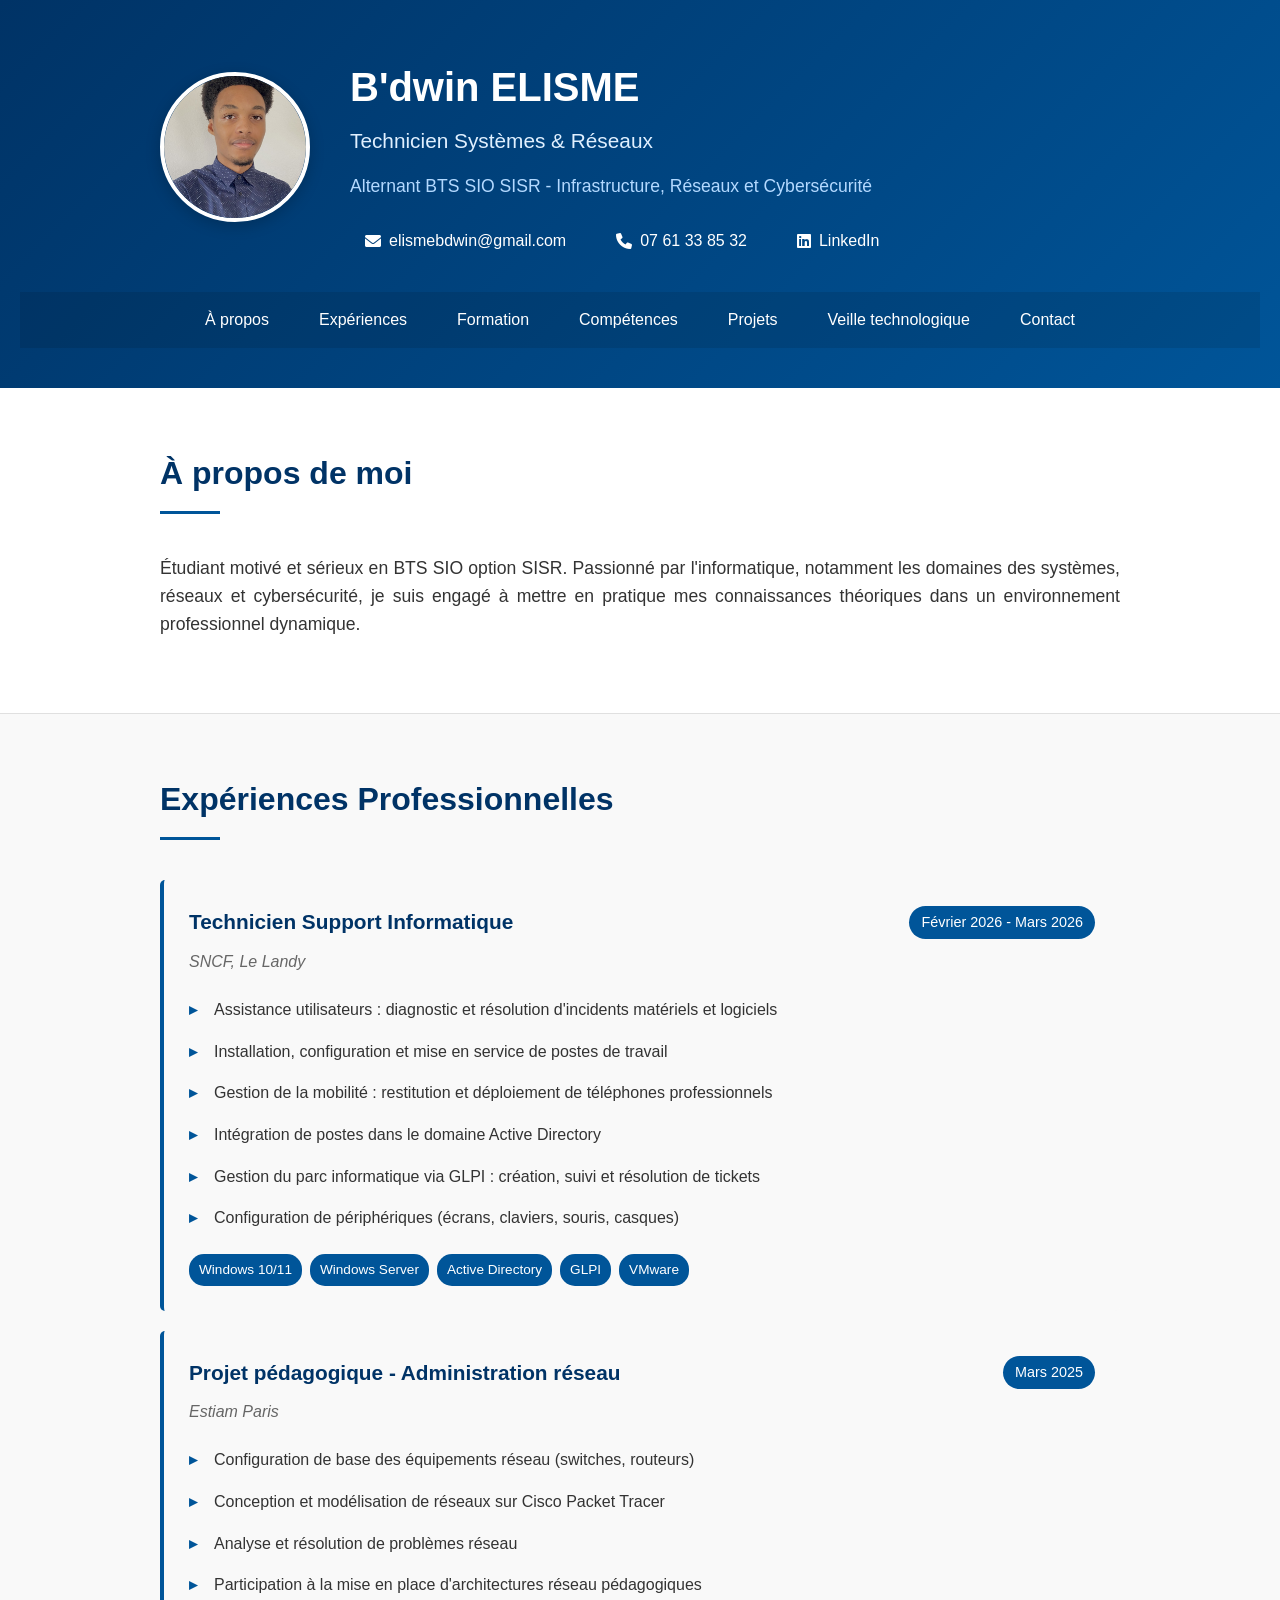
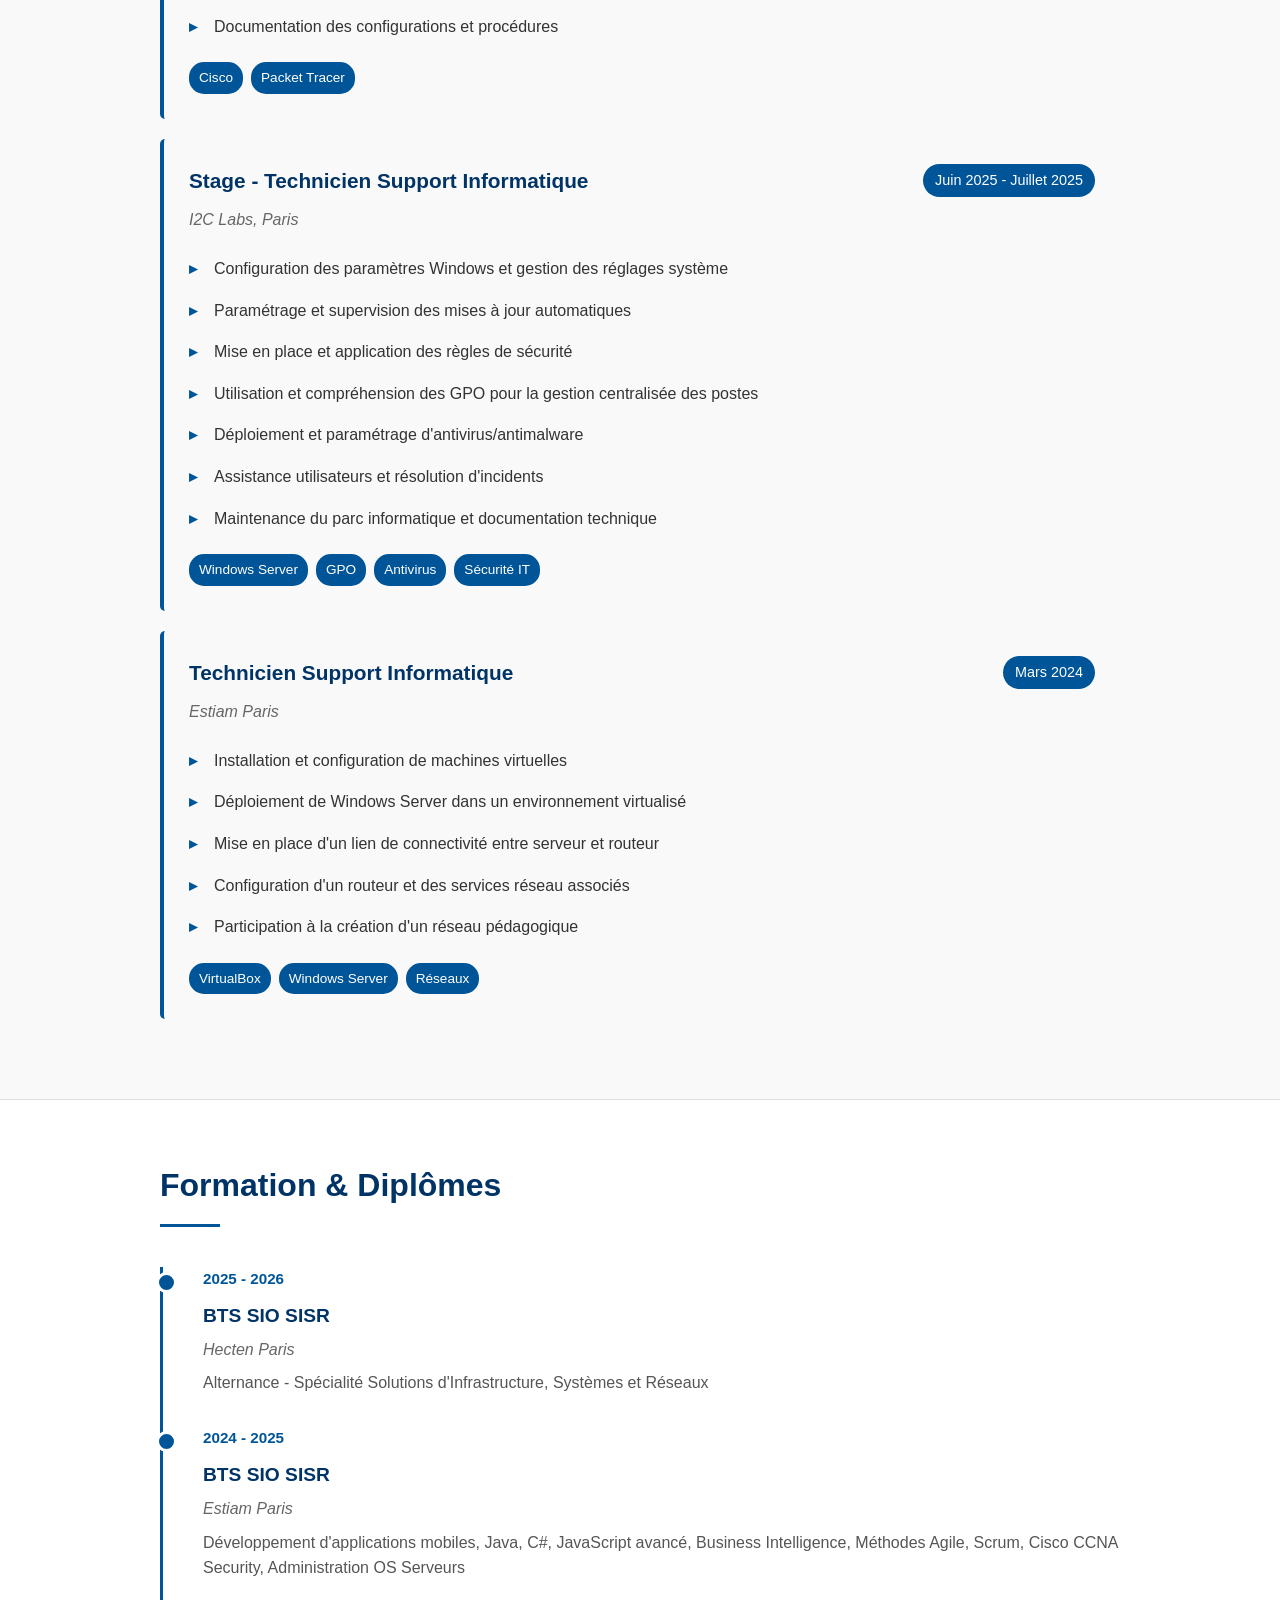
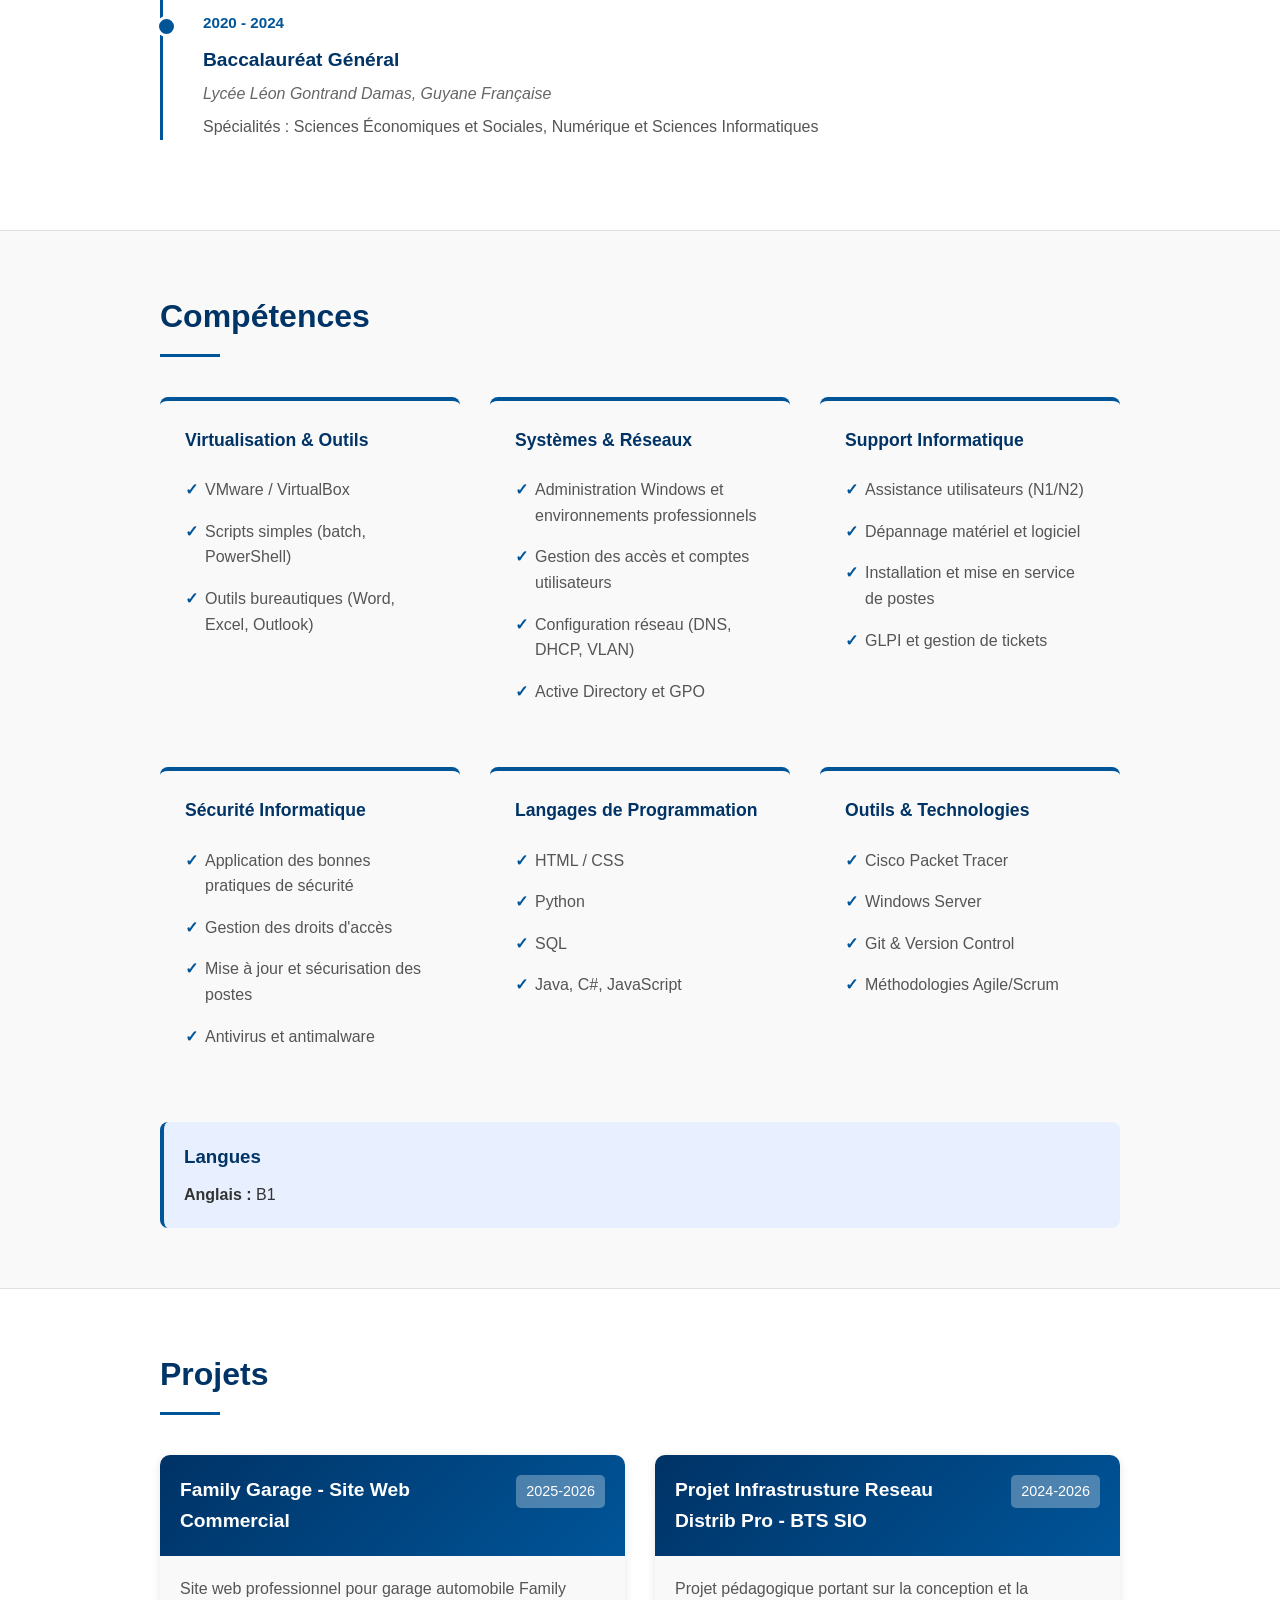
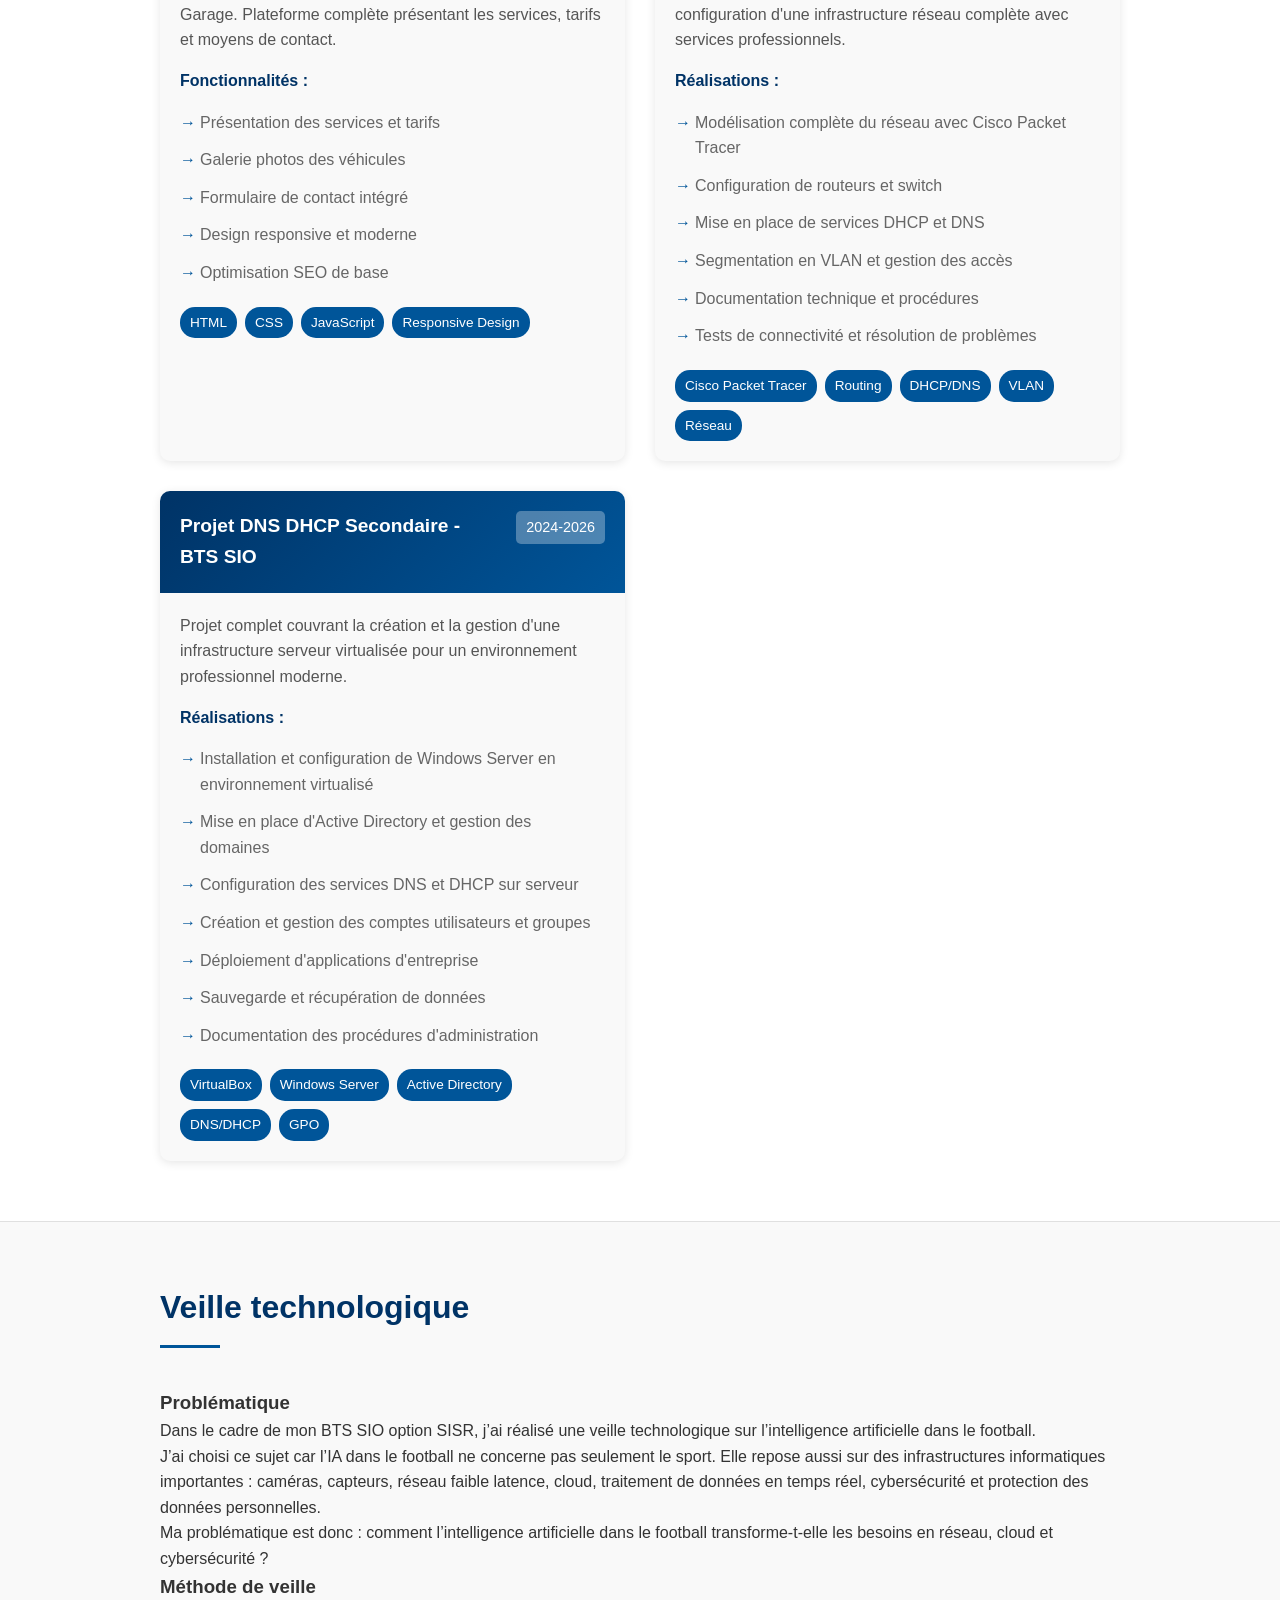
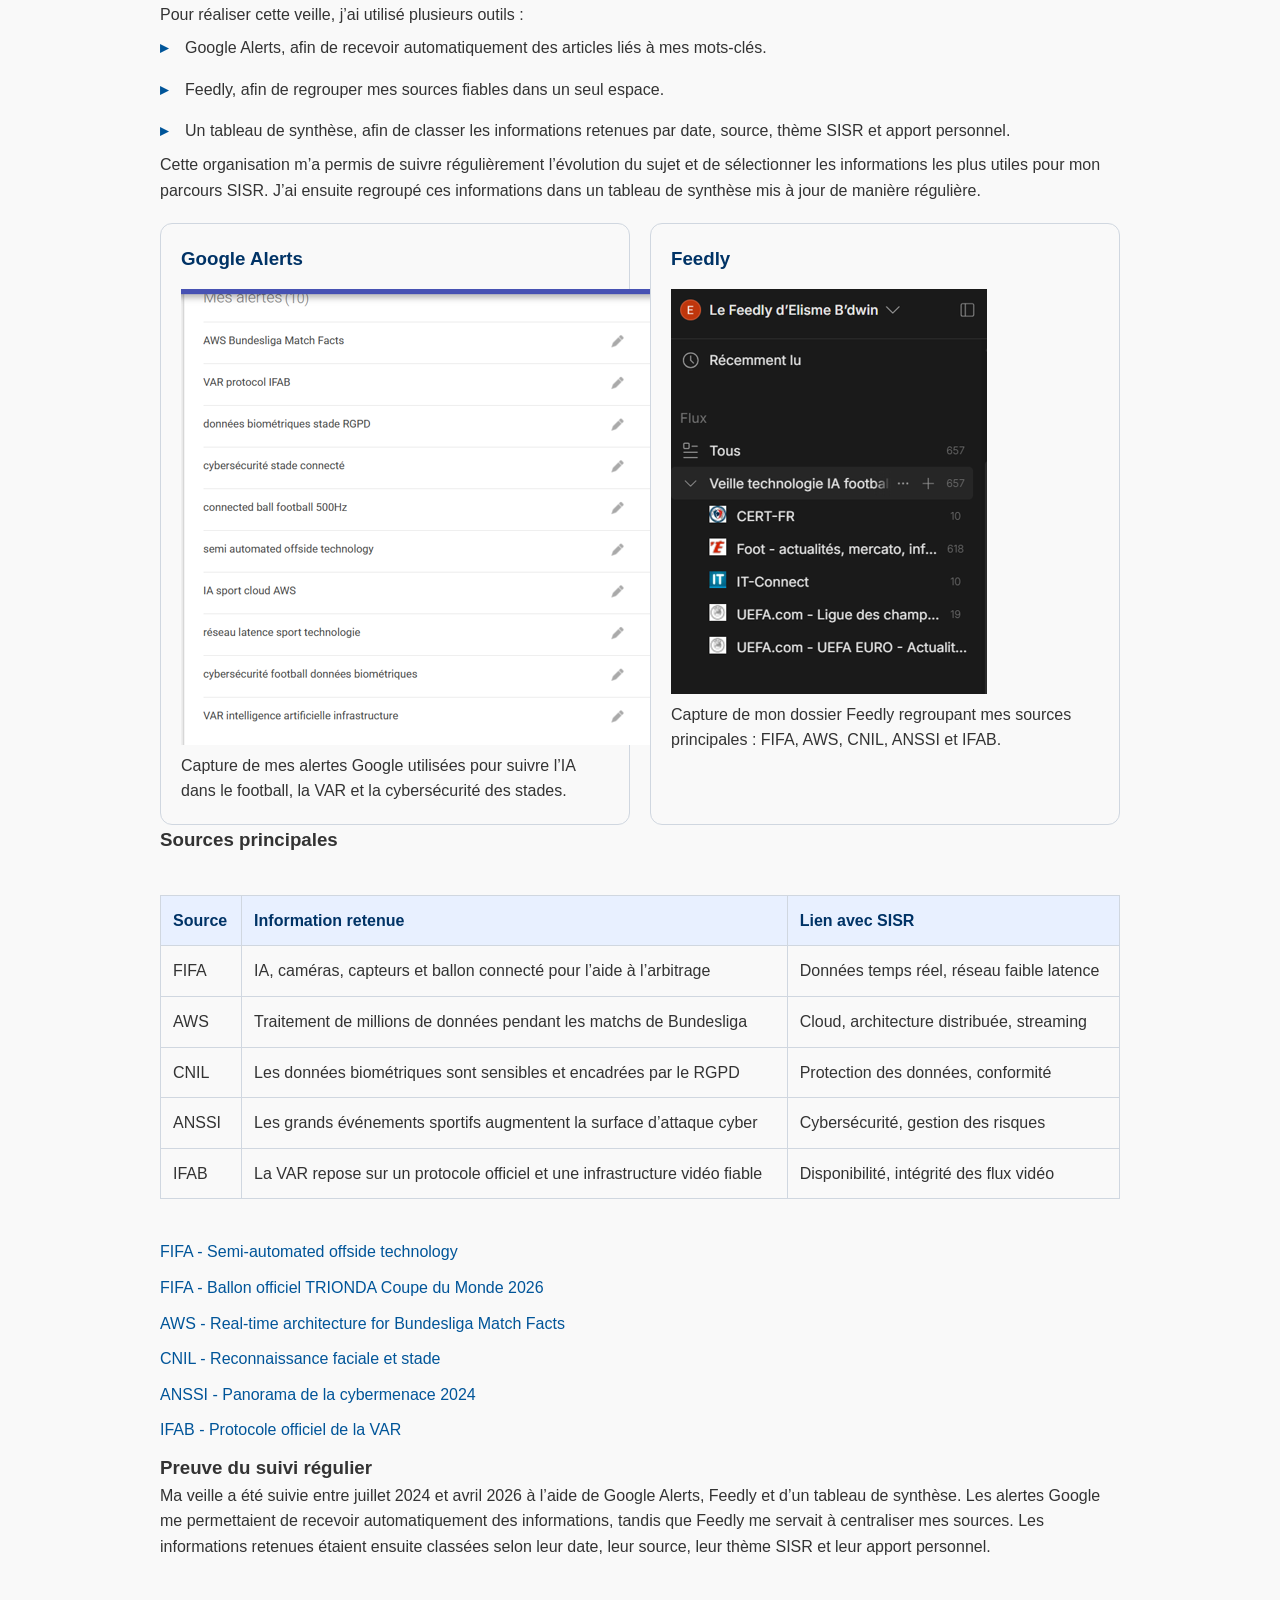
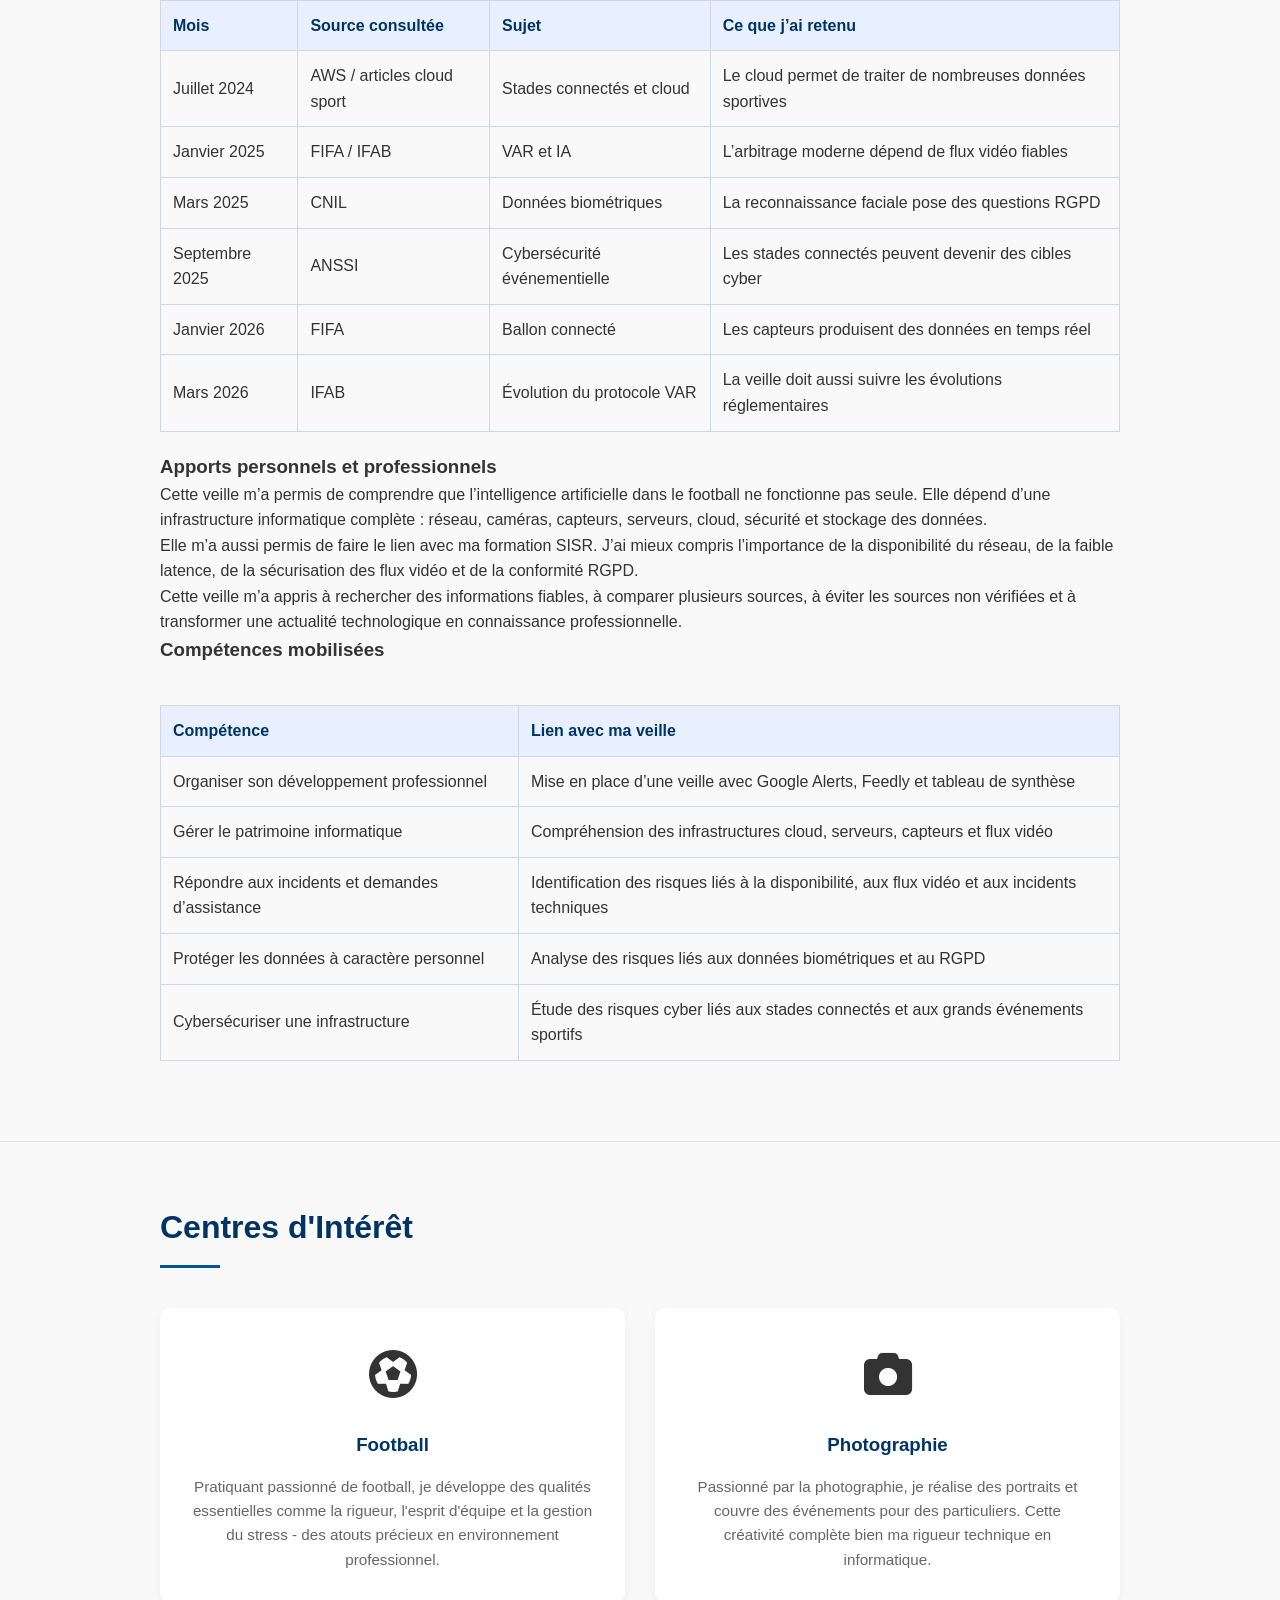
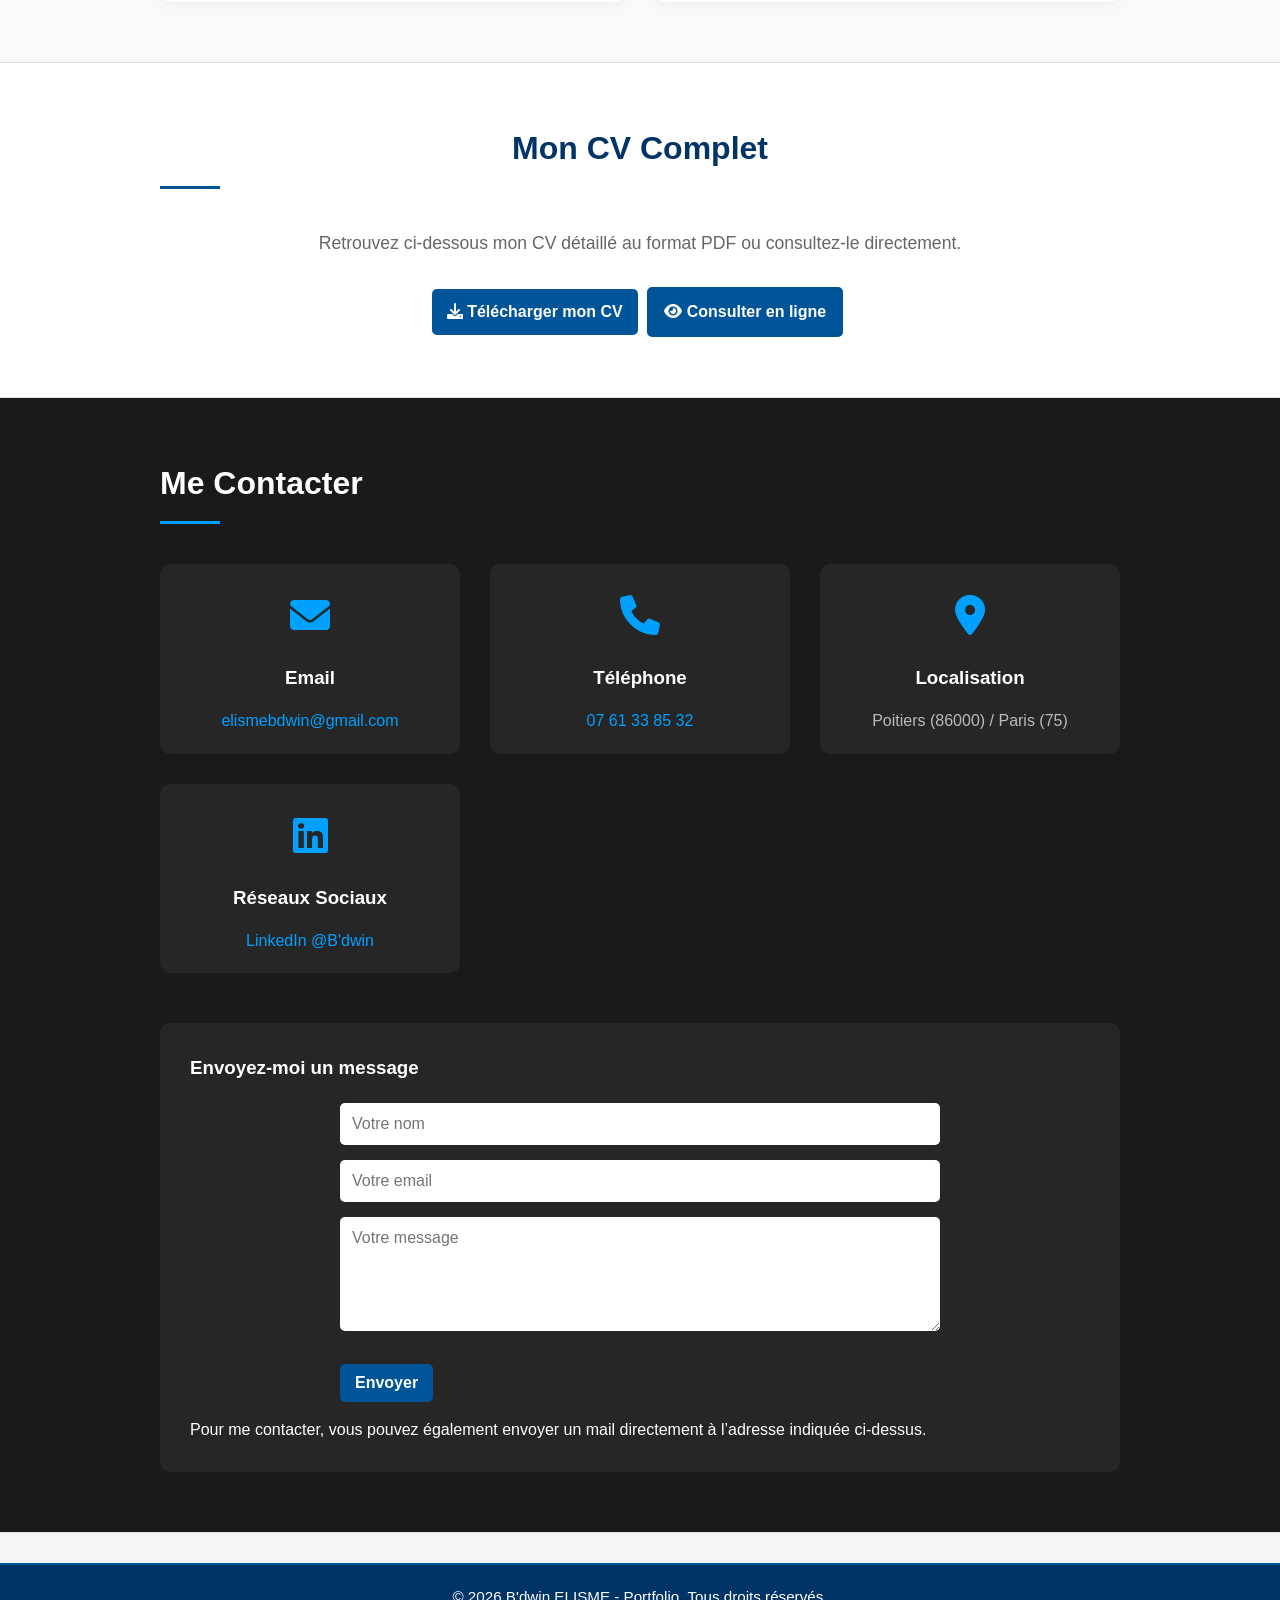
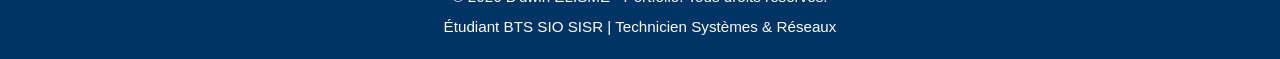
==== index.html @ 46f86686 "Add files via upload" ====
<!DOCTYPE html>
<html lang="fr">
<head>
  <meta charset="UTF-8" />
  <meta name="viewport" content="width=device-width, initial-scale=1" />
  <title>Portfolio B'dwin ELISME - Technicien Systèmes & Réseaux</title>
  <link rel="stylesheet" href="css/style.css" />
  <link rel="stylesheet" href="https://cdnjs.cloudflare.com/ajax/libs/font-awesome/6.0.0/css/all.min.css" />
</head>
<body>
  <!-- HEADER -->
  <header id="header">
    <div class="container-header">
      <div class="photo-profil">
        <img src="images/blabla.jpg" alt="photo B'dwin" />
      </div>
      <div class="header-content">
        <h1>B'dwin ELISME</h1>
        <p class="job-title">Technicien Systèmes & Réseaux</p>
        <p class="typewriter" data-speed="50">
          Alternant BTS SIO SISR - Infrastructure, Réseaux et Cybersécurité
        </p>
        <div class="contact-quick">
          <a href="mailto:elismebdwin@gmail.com"><i class="fas fa-envelope"></i> elismebdwin@gmail.com</a>
          <a href="tel:0761338532"><i class="fas fa-phone"></i> 07 61 33 85 32</a>
          <a href="https://www.linkedin.com/in/b-dwin-elisme-552567328/" target="_blank" rel="noopener noreferrer"><i class="fab fa-linkedin"></i> LinkedIn</a>
        </div>
      </div>
    </div>
    <nav class="navbar">
      <ul>
        <li><a href="#apropos">À propos</a></li>
        <li><a href="#experience">Expériences</a></li>
        <li><a href="#formation">Formation</a></li>
        <li><a href="#competences">Compétences</a></li>
        <li><a href="#projets">Projets</a></li>
        <li><a href="#veille">Veille technologique</a></li>
        <li><a href="#contact">Contact</a></li>
      </ul>
    </nav>
  </header>

  <!-- À PROPOS -->
  <section id="apropos" class="section">
    <div class="container">
      <h2>À propos de moi</h2>
      <div class="about-content">
        <p>
          Étudiant motivé et sérieux en BTS SIO option SISR. Passionné par l'informatique, notamment les domaines des systèmes, 
          réseaux et cybersécurité, je suis engagé à mettre en pratique mes connaissances théoriques dans un 
          environnement professionnel dynamique.
        </p>
        
      </div>
    </div>
  </section>

  <!-- EXPÉRIENCES PROFESSIONNELLES -->
  <section id="experience" class="section bg-light">
    <div class="container">
      <h2>Expériences Professionnelles</h2>
      
      <div class="experience-item">
        <div class="exp-header">
          <h3>Technicien Support Informatique</h3>
          <span class="date">Février 2026 - Mars 2026</span>
        </div>
        <p class="company">SNCF, Le Landy</p>
        <ul class="exp-list">
          <li>Assistance utilisateurs : diagnostic et résolution d'incidents matériels et logiciels</li>
          <li>Installation, configuration et mise en service de postes de travail</li>
          <li>Gestion de la mobilité : restitution et déploiement de téléphones professionnels</li>
          <li>Intégration de postes dans le domaine Active Directory</li>
          <li>Gestion du parc informatique via GLPI : création, suivi et résolution de tickets</li>
          <li>Configuration de périphériques (écrans, claviers, souris, casques)</li>
        </ul>
        <div class="tech-stack">
          <span class="badge">Windows 10/11</span>
          <span class="badge">Windows Server</span>
          <span class="badge">Active Directory</span>
          <span class="badge">GLPI</span>
          <span class="badge">VMware</span>
        </div>
      </div>

      <div class="experience-item">
        <div class="exp-header">
          <h3>Projet pédagogique - Administration réseau</h3>
          <span class="date">Mars 2025</span>
        </div>
        <p class="company">Estiam Paris</p>
        <ul class="exp-list">
          <li>Configuration de base des équipements réseau (switches, routeurs)</li>
          <li>Conception et modélisation de réseaux sur Cisco Packet Tracer</li>
          <li>Analyse et résolution de problèmes réseau</li>
          <li>Participation à la mise en place d'architectures réseau pédagogiques</li>
          <li>Documentation des configurations et procédures</li>
        </ul>
        <div class="tech-stack">
          <span class="badge">Cisco</span>
          <span class="badge">Packet Tracer</span>
        </div>
      </div>

      <div class="experience-item">
        <div class="exp-header">
          <h3>Stage - Technicien Support Informatique</h3>
          <span class="date">Juin 2025 - Juillet 2025</span>
        </div>
        <p class="company">I2C Labs, Paris</p>
        <ul class="exp-list">
          <li>Configuration des paramètres Windows et gestion des réglages système</li>
          <li>Paramétrage et supervision des mises à jour automatiques</li>
          <li>Mise en place et application des règles de sécurité</li>
          <li>Utilisation et compréhension des GPO pour la gestion centralisée des postes</li>
          <li>Déploiement et paramétrage d'antivirus/antimalware</li>
          <li>Assistance utilisateurs et résolution d'incidents</li>
          <li>Maintenance du parc informatique et documentation technique</li>
        </ul>
        <div class="tech-stack">
          <span class="badge">Windows Server</span>
          <span class="badge">GPO</span>
          <span class="badge">Antivirus</span>
          <span class="badge">Sécurité IT</span>
        </div>
      </div>

      <div class="experience-item">
        <div class="exp-header">
          <h3>Technicien Support Informatique</h3>
          <span class="date">Mars 2024</span>
        </div>
        <p class="company">Estiam Paris</p>
        <ul class="exp-list">
          <li>Installation et configuration de machines virtuelles</li>
          <li>Déploiement de Windows Server dans un environnement virtualisé</li>
          <li>Mise en place d'un lien de connectivité entre serveur et routeur</li>
          <li>Configuration d'un routeur et des services réseau associés</li>
          <li>Participation à la création d'un réseau pédagogique</li>
        </ul>
        <div class="tech-stack">
          <span class="badge">VirtualBox</span>
          <span class="badge">Windows Server</span>
          <span class="badge">Réseaux</span>
        </div>
      </div>
    </div>
  </section>

  <!-- FORMATION -->
  <section id="formation" class="section">
    <div class="container">
      <h2>Formation & Diplômes</h2>
      
      <div class="education-timeline">
        <div class="education-item">
          <div class="edu-year">2025 - 2026</div>
          <div class="edu-content">
            <h3>BTS SIO SISR</h3>
            <p class="edu-place">Hecten Paris</p>
            <p class="edu-desc">Alternance - Spécialité Solutions d'Infrastructure, Systèmes et Réseaux</p>
          </div>
        </div>

        <div class="education-item">
          <div class="edu-year">2024 - 2025</div>
          <div class="edu-content">
            <h3>BTS SIO SISR</h3>
            <p class="edu-place">Estiam Paris</p>
            <p class="edu-desc">
              Développement d'applications mobiles, Java, C#, JavaScript avancé, Business Intelligence, 
              Méthodes Agile, Scrum, Cisco CCNA Security, Administration OS Serveurs
            </p>
          </div>
        </div>

        <div class="education-item">
          <div class="edu-year">2020 - 2024</div>
          <div class="edu-content">
            <h3>Baccalauréat Général</h3>
            <p class="edu-place">Lycée Léon Gontrand Damas, Guyane Française</p>
            <p class="edu-desc">
              Spécialités : Sciences Économiques et Sociales, Numérique et Sciences Informatiques
            </p>
          </div>
        </div>
      </div>
    </div>
  </section>

  <!-- COMPÉTENCES -->
  <section id="competences" class="section bg-light">
    <div class="container">
      <h2>Compétences</h2>
      
      <div class="skills-grid">
        <div class="skill-category">
          <h3>Virtualisation & Outils</h3>
          <ul>
            <li>VMware / VirtualBox</li>
            <li>Scripts simples (batch, PowerShell)</li>
            <li>Outils bureautiques (Word, Excel, Outlook)</li>
          </ul>
        </div>

        <div class="skill-category">
          <h3>Systèmes & Réseaux</h3>
          <ul>
            <li>Administration Windows et environnements professionnels</li>
            <li>Gestion des accès et comptes utilisateurs</li>
            <li>Configuration réseau (DNS, DHCP, VLAN)</li>
            <li>Active Directory et GPO</li>
          </ul>
        </div>

        <div class="skill-category">
          <h3>Support Informatique</h3>
          <ul>
            <li>Assistance utilisateurs (N1/N2)</li>
            <li>Dépannage matériel et logiciel</li>
            <li>Installation et mise en service de postes</li>
            <li>GLPI et gestion de tickets</li>
          </ul>
        </div>

        <div class="skill-category">
          <h3>Sécurité Informatique</h3>
          <ul>
            <li>Application des bonnes pratiques de sécurité</li>
            <li>Gestion des droits d'accès</li>
            <li>Mise à jour et sécurisation des postes</li>
            <li>Antivirus et antimalware</li>
          </ul>
        </div>

        <div class="skill-category">
          <h3>Langages de Programmation</h3>
          <ul>
            <li>HTML / CSS</li>
            <li>Python</li>
            <li>SQL</li>
            <li>Java, C#, JavaScript</li>
          </ul>
        </div>

        <div class="skill-category">
          <h3>Outils & Technologies</h3>
          <ul>
            <li>Cisco Packet Tracer</li>
            <li>Windows Server</li>
            <li>Git & Version Control</li>
            <li>Méthodologies Agile/Scrum</li>
          </ul>
        </div>
      </div>

      <div class="languages">
        <h3>Langues</h3>
        <p><strong>Anglais :</strong> B1</p>
      </div>
    </div>
  </section>

  <!-- PROJETS -->
  <section id="projets" class="section">
    <div class="container">
      <h2>Projets</h2>

      <div class="projects-grid">
        <!-- Projet 1: Family Garage -->
        <div class="project-card">
          <div class="project-header">
            <h3>Family Garage - Site Web Commercial</h3>
            <span class="project-date">2025-2026</span>
          </div>
          <div class="project-body">
            <p class="project-description">
              Site web professionnel pour garage automobile Family Garage. Plateforme complète présentant 
              les services, tarifs et moyens de contact.
            </p>
            <div class="project-features">
              <h4>Fonctionnalités :</h4>
              <ul>
                <li>Présentation des services et tarifs</li>
                <li>Galerie photos des véhicules</li>
                <li>Formulaire de contact intégré</li>
                <li>Design responsive et moderne</li>
                <li>Optimisation SEO de base</li>
              </ul>
            </div>
            <div class="tech-stack">
              <span class="badge">HTML</span>
              <span class="badge">CSS</span>
              <span class="badge">JavaScript</span>
              <span class="badge">Responsive Design</span>
            </div>
          </div>
        </div>

        <!-- Projet 2: Configuration Réseau -->
        <div class="project-card">
          <div class="project-header">
            <h3>Projet Infrastrusture Reseau Distrib Pro - BTS SIO</h3>
            <span class="project-date">2024-2026</span>
          </div>
          <div class="project-body">
            <p class="project-description">
              Projet pédagogique portant sur la conception et la configuration d'une infrastructure réseau 
              complète avec services professionnels.
            </p>
            <div class="project-features">
              <h4>Réalisations :</h4>
              <ul>
                <li>Modélisation complète du réseau avec Cisco Packet Tracer</li>
                <li>Configuration de routeurs et switch</li>
                <li>Mise en place de services DHCP et DNS</li>
                <li>Segmentation en VLAN et gestion des accès</li>
                <li>Documentation technique et procédures</li>
                <li>Tests de connectivité et résolution de problèmes</li>
              </ul>
            </div>
            <div class="tech-stack">
              <span class="badge">Cisco Packet Tracer</span>
              <span class="badge">Routing</span>
              <span class="badge">DHCP/DNS</span>
              <span class="badge">VLAN</span>
              <span class="badge">Réseau</span>
            </div>
          </div>
        </div>

        <!-- Projet 3: Infrastructure Serveur -->
        <div class="project-card">
          <div class="project-header">
            <h3>Projet DNS DHCP Secondaire - BTS SIO</h3>
            <span class="project-date">2024-2026</span>
          </div>
          <div class="project-body">
            <p class="project-description">
              Projet complet couvrant la création et la gestion d'une infrastructure serveur 
              virtualisée pour un environnement professionnel moderne.
            </p>
            <div class="project-features">
              <h4>Réalisations :</h4>
              <ul>
                <li>Installation et configuration de Windows Server en environnement virtualisé</li>
                <li>Mise en place d'Active Directory et gestion des domaines</li>
                <li>Configuration des services DNS et DHCP sur serveur</li>
                <li>Création et gestion des comptes utilisateurs et groupes</li>
                <li>Déploiement d'applications d'entreprise</li>
                <li>Sauvegarde et récupération de données</li>
                <li>Documentation des procédures d'administration</li>
              </ul>
            </div>
            <div class="tech-stack">
              <span class="badge">VirtualBox</span>
              <span class="badge">Windows Server</span>
              <span class="badge">Active Directory</span>
              <span class="badge">DNS/DHCP</span>
              <span class="badge">GPO</span>
            </div>
          </div>
        </div>
      </div>
    </div>
  </section>

  <!-- VEILLE TECHNOLOGIQUE -->
  <section id="veille" class="section bg-light">
    <div class="container">
      <h2>Veille technologique</h2>
      <h3>Problématique</h3>
      <p>Dans le cadre de mon BTS SIO option SISR, j’ai réalisé une veille technologique sur l’intelligence artificielle dans le football.</p>
      <p>J’ai choisi ce sujet car l’IA dans le football ne concerne pas seulement le sport. Elle repose aussi sur des infrastructures informatiques importantes : caméras, capteurs, réseau faible latence, cloud, traitement de données en temps réel, cybersécurité et protection des données personnelles.</p>
      <p>Ma problématique est donc : comment l’intelligence artificielle dans le football transforme-t-elle les besoins en réseau, cloud et cybersécurité ?</p>

      <h3>Méthode de veille</h3>
      <p>Pour réaliser cette veille, j’ai utilisé plusieurs outils :</p>
      <ul class="exp-list">
        <li>Google Alerts, afin de recevoir automatiquement des articles liés à mes mots-clés.</li>
        <li>Feedly, afin de regrouper mes sources fiables dans un seul espace.</li>
        <li>Un tableau de synthèse, afin de classer les informations retenues par date, source, thème SISR et apport personnel.</li>
      </ul>
      <p>Cette organisation m’a permis de suivre régulièrement l’évolution du sujet et de sélectionner les informations les plus utiles pour mon parcours SISR. J’ai ensuite regroupé ces informations dans un tableau de synthèse mis à jour de manière régulière.</p>

      <div class="screenshot-grid">
        <div class="screenshot-card">
          <h3>Google Alerts</h3>
          <img src="images/veille-google-alerts.png" alt="Capture d'écran de mes alertes Google pour ma veille technologique" />
          <p>Capture de mes alertes Google utilisées pour suivre l’IA dans le football, la VAR et la cybersécurité des stades.</p>
        </div>

        <div class="screenshot-card">
          <h3>Feedly</h3>
          <img src="images/veille-feedly.png" alt="Capture d'écran de mon dossier Feedly Veille IA Football SISR" />
          <p>Capture de mon dossier Feedly regroupant mes sources principales : FIFA, AWS, CNIL, ANSSI et IFAB.</p>
        </div>

        
      </div>

      <h3>Sources principales</h3>
      <div class="table-responsive">
        <table>
          <thead>
            <tr>
              <th>Source</th>
              <th>Information retenue</th>
              <th>Lien avec SISR</th>
            </tr>
          </thead>
          <tbody>
            <tr>
              <td>FIFA</td>
              <td>IA, caméras, capteurs et ballon connecté pour l’aide à l’arbitrage</td>
              <td>Données temps réel, réseau faible latence</td>
            </tr>
            <tr>
              <td>AWS</td>
              <td>Traitement de millions de données pendant les matchs de Bundesliga</td>
              <td>Cloud, architecture distribuée, streaming</td>
            </tr>
            <tr>
              <td>CNIL</td>
              <td>Les données biométriques sont sensibles et encadrées par le RGPD</td>
              <td>Protection des données, conformité</td>
            </tr>
            <tr>
              <td>ANSSI</td>
              <td>Les grands événements sportifs augmentent la surface d’attaque cyber</td>
              <td>Cybersécurité, gestion des risques</td>
            </tr>
            <tr>
              <td>IFAB</td>
              <td>La VAR repose sur un protocole officiel et une infrastructure vidéo fiable</td>
              <td>Disponibilité, intégrité des flux vidéo</td>
            </tr>
          </tbody>
        </table>
      </div>

      <div class="link-list">
        <a href="https://inside.fifa.com/innovation/world-cup-2022/semi-automated-offside-technology" target="_blank" rel="noopener noreferrer">
          FIFA - Semi-automated offside technology
        </a>

        <a href="https://www.fifa.com/en/tournaments/mens/worldcup/canadamexicousa2026/articles/official-match-ball-trionda" target="_blank" rel="noopener noreferrer">
          FIFA - Ballon officiel TRIONDA Coupe du Monde 2026
        </a>

        <a href="https://aws.amazon.com/blogs/media/behind-the-scenes-aws-real-time-architecture-for-bundesliga-match-facts/" target="_blank" rel="noopener noreferrer">
          AWS - Real-time architecture for Bundesliga Match Facts
        </a>

        <a href="https://www.cnil.fr/fr/reconnaissance-faciale-et-interdiction-commerciale-de-stade-la-cnil-adresse-un-avertissement-un-club" target="_blank" rel="noopener noreferrer">
          CNIL - Reconnaissance faciale et stade
        </a>

        <a href="https://cyber.gouv.fr/nous-connaitre/publications/panoramas-de-la-cybermenace/panorama-de-la-cybermenace-2024/" target="_blank" rel="noopener noreferrer">
          ANSSI - Panorama de la cybermenace 2024
        </a>

        <a href="https://www.theifab.com/laws/latest/video-assistant-referee-var-protocol/" target="_blank" rel="noopener noreferrer">
          IFAB - Protocole officiel de la VAR
        </a>
      </div>

      <h3>Preuve du suivi régulier</h3>
      <p>
        Ma veille a été suivie entre juillet 2024 et avril 2026 à l’aide de Google Alerts, Feedly et d’un tableau de synthèse.
        Les alertes Google me permettaient de recevoir automatiquement des informations, tandis que Feedly me servait à centraliser mes sources.
        Les informations retenues étaient ensuite classées selon leur date, leur source, leur thème SISR et leur apport personnel.
      </p>
      <div class="table-responsive">
        <table>
          <thead>
            <tr>
              <th>Mois</th>
              <th>Source consultée</th>
              <th>Sujet</th>
              <th>Ce que j’ai retenu</th>
            </tr>
          </thead>
          <tbody>
            <tr>
              <td>Juillet 2024</td>
              <td>AWS / articles cloud sport</td>
              <td>Stades connectés et cloud</td>
              <td>Le cloud permet de traiter de nombreuses données sportives</td>
            </tr>
            <tr>
              <td>Janvier 2025</td>
              <td>FIFA / IFAB</td>
              <td>VAR et IA</td>
              <td>L’arbitrage moderne dépend de flux vidéo fiables</td>
            </tr>
            <tr>
              <td>Mars 2025</td>
              <td>CNIL</td>
              <td>Données biométriques</td>
              <td>La reconnaissance faciale pose des questions RGPD</td>
            </tr>
            <tr>
              <td>Septembre 2025</td>
              <td>ANSSI</td>
              <td>Cybersécurité événementielle</td>
              <td>Les stades connectés peuvent devenir des cibles cyber</td>
            </tr>
            <tr>
              <td>Janvier 2026</td>
              <td>FIFA</td>
              <td>Ballon connecté</td>
              <td>Les capteurs produisent des données en temps réel</td>
            </tr>
            <tr>
              <td>Mars 2026</td>
              <td>IFAB</td>
              <td>Évolution du protocole VAR</td>
              <td>La veille doit aussi suivre les évolutions réglementaires</td>
            </tr>
          </tbody>
        </table>
      </div>

      <h3>Apports personnels et professionnels</h3>
      <p>Cette veille m’a permis de comprendre que l’intelligence artificielle dans le football ne fonctionne pas seule. Elle dépend d’une infrastructure informatique complète : réseau, caméras, capteurs, serveurs, cloud, sécurité et stockage des données.</p>
      <p>Elle m’a aussi permis de faire le lien avec ma formation SISR. J’ai mieux compris l’importance de la disponibilité du réseau, de la faible latence, de la sécurisation des flux vidéo et de la conformité RGPD.</p>
      <p>Cette veille m’a appris à rechercher des informations fiables, à comparer plusieurs sources, à éviter les sources non vérifiées et à transformer une actualité technologique en connaissance professionnelle.</p>

      <h3>Compétences mobilisées</h3>
      <div class="table-responsive">
        <table>
          <thead>
            <tr>
              <th>Compétence</th>
              <th>Lien avec ma veille</th>
            </tr>
          </thead>
          <tbody>
            <tr>
              <td>Organiser son développement professionnel</td>
              <td>Mise en place d’une veille avec Google Alerts, Feedly et tableau de synthèse</td>
            </tr>
            <tr>
              <td>Gérer le patrimoine informatique</td>
              <td>Compréhension des infrastructures cloud, serveurs, capteurs et flux vidéo</td>
            </tr>
            <tr>
              <td>Répondre aux incidents et demandes d’assistance</td>
              <td>Identification des risques liés à la disponibilité, aux flux vidéo et aux incidents techniques</td>
            </tr>
            <tr>
              <td>Protéger les données à caractère personnel</td>
              <td>Analyse des risques liés aux données biométriques et au RGPD</td>
            </tr>
            <tr>
              <td>Cybersécuriser une infrastructure</td>
              <td>Étude des risques cyber liés aux stades connectés et aux grands événements sportifs</td>
            </tr>
          </tbody>
        </table>
      </div>
    </div>
  </section>

  <!-- CENTRES D'INTÉRÊT -->
  <section id="interets" class="section bg-light">
    <div class="container">
      <h2>Centres d'Intérêt</h2>
      
      <div class="interests-grid">
        <div class="interest-card">
          <div class="interest-icon"><i class="fas fa-futbol"></i></div>
          <h3>Football</h3>
          <p>
            Pratiquant passionné de football, je développe des qualités essentielles comme la rigueur, 
            l'esprit d'équipe et la gestion du stress - des atouts précieux en environnement professionnel.
          </p>
        </div>

        <div class="interest-card">
          <div class="interest-icon"><i class="fas fa-camera"></i></div>
          <h3>Photographie</h3>
          <p>
            Passionné par la photographie, je réalise des portraits et couvre des événements pour des particuliers. 
            Cette créativité complète bien ma rigueur technique en informatique.
          </p>
        </div>
      </div>
    </div>
  </section>

  <!-- CV TÉLÉCHARGEMENT -->
  <section id="cv-section" class="section">
    <div class="container cv-container">
      <h2>Mon CV Complet</h2>
      <p>Retrouvez ci-dessous mon CV détaillé au format PDF ou consultez-le directement.</p>
      <a href="images/cv-b-dwin.pdf" class="btn btn-primary" target="_blank" download>
        <i class="fas fa-download"></i> Télécharger mon CV
      </a>
      <a href="images/cv-b-dwin.pdf" class="btn btn-secondary" target="_blank">
        <i class="fas fa-eye"></i> Consulter en ligne
      </a>
    </div>
  </section>

  <!-- CONTACT -->
  <section id="contact" class="section bg-dark">
    <div class="container">
      <h2>Me Contacter</h2>
      
      <div class="contact-grid">
        <div class="contact-item">
          <div class="contact-icon">
            <i class="fas fa-envelope"></i>
          </div>
          <h3>Email</h3>
          <a href="mailto:elismebdwin@gmail.com">elismebdwin@gmail.com</a>
        </div>

        <div class="contact-item">
          <div class="contact-icon">
            <i class="fas fa-phone"></i>
          </div>
          <h3>Téléphone</h3>
          <a href="tel:0761338532">07 61 33 85 32</a>
        </div>

        <div class="contact-item">
          <div class="contact-icon">
            <i class="fas fa-map-marker-alt"></i>
          </div>
          <h3>Localisation</h3>
          <p>Poitiers (86000) / Paris (75)</p>
        </div>

        <div class="contact-item">
          <div class="contact-icon">
            <i class="fab fa-linkedin"></i>
          </div>
          <h3>Réseaux Sociaux</h3>
          <a href="https://www.linkedin.com/in/b-dwin-elisme-552567328/" target="_blank" rel="noopener noreferrer">LinkedIn @B'dwin</a>
        </div>
      </div>

      <div class="contact-form-section">
        <h3>Envoyez-moi un message</h3>
        <form class="contact-form" id="contactForm">
          <div class="form-group">
            <input type="text" placeholder="Votre nom" required />
          </div>
          <div class="form-group">
            <input type="email" placeholder="Votre email" required />
          </div>
          <div class="form-group">
            <textarea placeholder="Votre message" rows="5" required></textarea>
          </div>
          <button type="submit" class="btn btn-primary">Envoyer</button>
        </form>
        <p style="margin-top: 15px; color: #fff;">Pour me contacter, vous pouvez également envoyer un mail directement à l’adresse indiquée ci-dessus.</p>
      </div>
    </div>
  </section>

  <!-- FOOTER -->
  <footer>
    <div class="container">
      <p>&copy; 2026 B'dwin ELISME - Portfolio. Tous droits réservés.</p>
      <p>Étudiant BTS SIO SISR | Technicien Systèmes & Réseaux</p>
    </div>
  </footer>

  <script src="js/script.js"></script>
</body>
</html>
---- css/style.css ----
/* Reset de base */
* {
  margin: 0;
  padding: 0;
  box-sizing: border-box;
}

body {
  font-family: 'Segoe UI', Tahoma, Geneva, Verdana, sans-serif;
  background: #f5f5f5;
  color: #333;
  line-height: 1.6;
}

.container {
  max-width: 1000px;
  margin: 0 auto;
  padding: 0 20px;
}

.container-header {
  display: flex;
  align-items: center;
  gap: 40px;
  max-width: 1000px;
  margin: 0 auto;
  padding: 0 20px;
}

/* HEADER */
header {
  background: linear-gradient(135deg, #003366 0%, #005599 100%);
  color: white;
  padding: 40px 20px;
  box-shadow: 0 2px 10px rgba(0,0,0,0.1);
}

header h1 {
  font-size: 2.5em;
  margin: 15px 0 5px 0;
}

.job-title {
  font-size: 1.3em;
  color: #e0f0ff;
  margin: 5px 0 15px 0;
}

header .photo-profil {
  flex-shrink: 0;
}

header .photo-profil img {
  width: 150px;
  height: 150px;
  border-radius: 50%;
  border: 4px solid white;
  object-fit: cover;
  transition: transform 0.4s ease;
  box-shadow: 0 4px 15px rgba(0,0,0,0.2);
}

header .photo-profil img:hover {
  transform: scale(1.1);
}

.typewriter {
  font-size: 1.1em;
  color: #b3d9ff;
  min-height: 25px;
}

.contact-quick {
  display: flex;
  gap: 20px;
  margin-top: 20px;
  flex-wrap: wrap;
}

.contact-quick a {
  color: white;
  text-decoration: none;
  display: flex;
  align-items: center;
  gap: 8px;
  transition: all 0.3s;
  padding: 8px 15px;
  border-radius: 5px;
}

.contact-quick a:hover {
  background: rgba(255,255,255,0.2);
  transform: translateY(-2px);
}

/* NAVBAR */
.navbar {
  background: rgba(0,0,0,0.1);
  padding: 0;
  margin-top: 30px;
}

.navbar ul {
  list-style: none;
  display: flex;
  justify-content: center;
  flex-wrap: wrap;
  max-width: 1000px;
  margin: 0 auto;
}

.navbar a {
  color: white;
  padding: 15px 25px;
  text-decoration: none;
  display: block;
  transition: all 0.3s;
  font-weight: 500;
}

.navbar a:hover {
  background: rgba(255,255,255,0.1);
  padding-bottom: 10px;
  border-bottom: 3px solid white;
}

/* SECTIONS */
section {
  padding: 60px 0;
  background: white;
  border-bottom: 1px solid #e0e0e0;
}

section.bg-light {
  background: #f9f9f9;
}

section.bg-dark {
  background: #1a1a1a;
  color: white;
}

h2 {
  font-size: 2em;
  margin-bottom: 40px;
  color: #003366;
  position: relative;
  padding-bottom: 15px;
}

section.bg-dark h2 {
  color: white;
}

h2::after {
  content: '';
  position: absolute;
  bottom: 0;
  left: 0;
  width: 60px;
  height: 3px;
  background: #005599;
}

section.bg-dark h2::after {
  background: #00a0ff;
}

/* À PROPOS */
.about-content p {
  font-size: 1.1em;
  margin: 15px 0;
  text-align: justify;
}

/* EXPÉRIENCES */
.experience-item {
  background: #f9f9f9;
  padding: 25px;
  margin: 20px 0;
  border-left: 4px solid #005599;
  border-radius: 5px;
  transition: all 0.3s;
}

.experience-item:hover {
  box-shadow: 0 4px 15px rgba(0,85,153,0.1);
  transform: translateX(5px);
}

.exp-header {
  display: flex;
  justify-content: space-between;
  align-items: center;
  margin-bottom: 10px;
}

.exp-header h3 {
  color: #003366;
  font-size: 1.3em;
  margin: 0;
}

.date {
  background: #005599;
  color: white;
  padding: 5px 12px;
  border-radius: 20px;
  font-size: 0.9em;
  white-space: nowrap;
}

.company {
  color: #666;
  font-style: italic;
  margin: 5px 0 15px 0;
}

.exp-list {
  list-style: none;
  padding: 0;
}

.exp-list li {
  padding: 8px 0;
  padding-left: 25px;
  position: relative;
}

.exp-list li::before {
  content: '▸';
  position: absolute;
  left: 0;
  color: #005599;
  font-weight: bold;
}

/* FORMATION */
.education-timeline {
  border-left: 3px solid #005599;
  padding-left: 40px;
  position: relative;
}

.education-item {
  margin: 30px 0;
  position: relative;
}

.education-item::before {
  content: '';
  position: absolute;
  left: -47px;
  top: 5px;
  width: 15px;
  height: 15px;
  background: #005599;
  border-radius: 50%;
  border: 3px solid white;
}

.edu-year {
  color: #005599;
  font-weight: bold;
  font-size: 0.95em;
}

.edu-content h3 {
  color: #003366;
  font-size: 1.2em;
  margin: 10px 0 5px 0;
}

.edu-place {
  color: #666;
  font-style: italic;
  margin: 0;
}

.edu-desc {
  color: #555;
  margin-top: 8px;
}

/* COMPÉTENCES */
.skills-grid {
  display: grid;
  grid-template-columns: repeat(auto-fit, minmax(280px, 1fr));
  gap: 30px;
  margin-bottom: 40px;
}

.skill-category {
  background: #f9f9f9;
  padding: 25px;
  border-radius: 8px;
  border-top: 4px solid #005599;
  transition: all 0.3s;
}

.skill-category:hover {
  box-shadow: 0 5px 20px rgba(0,85,153,0.15);
  transform: translateY(-5px);
}

.skill-category h3 {
  color: #003366;
  margin: 0 0 15px 0;
  font-size: 1.1em;
}

.skill-category ul {
  list-style: none;
  padding: 0;
}

.skill-category li {
  padding: 8px 0;
  color: #555;
  position: relative;
  padding-left: 20px;
}

.skill-category li::before {
  content: '✓';
  position: absolute;
  left: 0;
  color: #005599;
  font-weight: bold;
}

.languages {
  background: #e8f0ff;
  padding: 20px;
  border-radius: 8px;
  border-left: 4px solid #005599;
}

.languages h3 {
  color: #003366;
  margin-bottom: 10px;
}

/* PROJETS */
.projects-grid {
  display: grid;
  grid-template-columns: repeat(auto-fit, minmax(320px, 1fr));
  gap: 30px;
}

.project-card {
  background: #f9f9f9;
  border-radius: 10px;
  overflow: hidden;
  box-shadow: 0 2px 10px rgba(0,0,0,0.1);
  transition: all 0.3s;
}

.project-card:hover {
  transform: translateY(-10px);
  box-shadow: 0 10px 30px rgba(0,85,153,0.2);
}

.project-header {
  background: linear-gradient(135deg, #003366 0%, #005599 100%);
  color: white;
  padding: 20px;
  display: flex;
  justify-content: space-between;
  align-items: start;
}

.project-header h3 {
  margin: 0;
  font-size: 1.2em;
  flex: 1;
}

.project-date {
  background: rgba(255,255,255,0.3);
  padding: 5px 10px;
  border-radius: 5px;
  font-size: 0.9em;
  white-space: nowrap;
  margin-left: 15px;
}

.project-body {
  padding: 20px;
}

.project-description {
  color: #555;
  margin-bottom: 15px;
  line-height: 1.6;
}

.project-features h4 {
  color: #003366;
  margin: 15px 0 10px 0;
  font-size: 1em;
}

.project-features ul {
  list-style: none;
  padding: 0;
}

.project-features li {
  padding: 6px 0;
  padding-left: 20px;
  color: #666;
  position: relative;
}

.project-features li::before {
  content: '→';
  position: absolute;
  left: 0;
  color: #005599;
  font-weight: bold;
}

.tech-stack {
  margin-top: 15px;
  display: flex;
  flex-wrap: wrap;
  gap: 8px;
}

.badge {
  display: inline-block;
  background: #005599;
  color: white;
  padding: 5px 10px;
  border-radius: 15px;
  font-size: 0.85em;
}

.project-link {
  display: inline-block;
  margin-top: 15px;
  color: #005599;
  text-decoration: none;
  font-weight: bold;
  transition: all 0.3s;
}

.project-link:hover {
  color: #003366;
  text-decoration: underline;
}

.screenshot-grid {
  display: grid;
  grid-template-columns: repeat(auto-fit, minmax(280px, 1fr));
  gap: 20px;
  margin-top: 20px;
}

.screenshot-card {
  background: #f9f9f9;
  border: 1px solid #d0d7e0;
  border-radius: 12px;
  padding: 20px;
  min-height: 220px;
}

.screenshot-card h3 {
  margin-bottom: 15px;
  color: #003366;
}

.screenshot-content {
  background: #e8f4ff;
  border: 1px dashed #005599;
  border-radius: 10px;
  padding: 15px;
  min-height: 140px;
  color: #333;
}

.table-responsive {
  overflow-x: auto;
  margin-top: 20px;
}

table {
  width: 100%;
  border-collapse: collapse;
  margin: 20px 0;
}

thead th,
tbody td {
  border: 1px solid #d0d7e0;
  padding: 12px;
  text-align: left;
}

thead th {
  background: #e8f0ff;
  color: #003366;
}

.link-list {
  margin-top: 20px;
}

.link-list a {
  display: block;
  color: #005599;
  text-decoration: none;
  margin-bottom: 10px;
}

.link-list a:hover {
  text-decoration: underline;
}

/* CENTRES D'INTÉRÊT */
.interests-grid {
  display: grid;
  grid-template-columns: repeat(auto-fit, minmax(250px, 1fr));
  gap: 30px;
}

.interest-card {
  text-align: center;
  padding: 30px;
  background: white;
  border-radius: 10px;
  box-shadow: 0 2px 10px rgba(0,0,0,0.05);
  transition: all 0.3s;
}

.interest-card:hover {
  transform: translateY(-5px);
  box-shadow: 0 8px 20px rgba(0,0,0,0.1);
}

.interest-icon {
  font-size: 3em;
  margin-bottom: 15px;
}

.interest-card h3 {
  color: #003366;
  margin: 15px 0;
}

.interest-card p {
  color: #666;
  font-size: 0.95em;
}

/* CV SECTION */
.cv-container {
  text-align: center;
}

.cv-container p {
  font-size: 1.1em;
  margin: 20px 0;
  color: #666;
}

.btn {
  display: inline-block;
  padding: 12px 25px;
  margin: 10px;
  border-radius: 5px;
  text-decoration: none;
  font-weight: bold;
  transition: all 0.3s;
  cursor: pointer;
  border: none;
  font-size: 1em;
}

.btn-primary {
  background: #005599;
  color: white;
}

.btn-primary:hover {
  background: #003366;
  transform: translateY(-2px);
  box-shadow: 0 5px 15px rgba(0,85,153,0.3);
}

.btn-secondary {
  background: transparent;
  color: #005599;
  border: 2px solid #005599;
}

.btn-secondary:hover {
  background: #005599;
  color: white;
}

/* CONTACT */
.contact-grid {
  display: grid;
  grid-template-columns: repeat(auto-fit, minmax(220px, 1fr));
  gap: 30px;
  margin: 40px 0;
}

.contact-item {
  text-align: center;
  padding: 20px;
  background: rgba(255,255,255,0.05);
  border-radius: 10px;
  transition: all 0.3s;
}

.contact-item:hover {
  background: rgba(255,255,255,0.1);
  transform: translateY(-5px);
}

.contact-icon {
  font-size: 2.5em;
  margin-bottom: 15px;
  color: #00a0ff;
}

.contact-item h3 {
  margin: 15px 0;
  color: white;
}

.contact-item a {
  color: #00a0ff;
  text-decoration: none;
  transition: all 0.3s;
}

.contact-item a:hover {
  color: white;
  text-decoration: underline;
}

.contact-item p {
  color: #bbb;
}

.contact-form-section {
  margin-top: 50px;
  background: rgba(255,255,255,0.05);
  padding: 30px;
  border-radius: 10px;
}

.contact-form-section h3 {
  color: white;
  margin-bottom: 20px;
}

.contact-form {
  max-width: 600px;
  margin: 0 auto;
}

.form-group {
  margin-bottom: 15px;
}

.form-group input,
.form-group textarea {
  width: 100%;
  padding: 12px;
  border: none;
  border-radius: 5px;
  font-family: inherit;
  font-size: 1em;
}

.form-group input:focus,
.form-group textarea:focus {
  outline: none;
  box-shadow: 0 0 5px #005599;
}

/* FOOTER */
footer {
  background: #003366;
  color: white;
  text-align: center;
  padding: 30px;
  border-top: 2px solid #005599;
}

footer p {
  margin: 5px 0;
  font-size: 0.95em;
}

/* ANIMATIONS */
section {
  opacity: 0;
  transform: translateY(30px);
  transition: opacity 0.8s ease, transform 0.8s ease;
}

section.visible {
  opacity: 1;
  transform: translateY(0);
}

/* RESPONSIVE */
@media (max-width: 768px) {
  .container-header {
    flex-direction: column;
    text-align: center;
    gap: 20px;
  }

  header h1 {
    font-size: 1.8em;
  }

  .navbar ul {
    flex-direction: column;
  }

  .navbar a {
    border-bottom: none;
    border-right: 3px solid transparent;
  }

  .navbar a:hover {
    border-right: 3px solid white;
    border-bottom: none;
  }

  .exp-header {
    flex-direction: column;
    align-items: flex-start;
  }

  .date {
    margin-top: 10px;
  }

  .contact-quick {
    flex-direction: column;
    gap: 10px;
  }

  .contact-quick a {
    justify-content: center;
  }

  section {
    padding: 40px 0;
  }

  h2 {
    font-size: 1.5em;
  }
}

.timeline-container.left {
  left: 0;
  text-align: right;
}

.timeline-container.right {
  left: 50%;
  text-align: left;
}

.timeline-container::after {
  content: '';
  position: absolute;
  top: 30px;
  width: 20px;
  height: 20px;
  background-color: white;
  border: 4px solid #005599;
  border-radius: 50%;
  z-index: 2;
  transition: background-color 0.3s ease;
}

.timeline-container.right::after {
  left: -10px;
}

.timeline-container.left::after {
  right: -10px;
}

.content {
  background-color: #e8f0ff;
  padding: 20px;
  border-radius: 10px;
  box-shadow: 0 0 12px rgba(0, 85, 153, 0.2);
  font-size: 1.1rem;
  color: #003366;
  position: relative;
  display: inline-block;
  max-width: 90%;
}

/* Liste compétences */

.skills {
  list-style: none;
  padding: 0;
}

.skills li {
  background: #e8f0ff;
  margin: 5px 0;
  padding: 10px;
  border-left: 5px solid #005599;
  border-radius: 5px;
}

/* Cards projets */

.card {
  background: #e8f0ff;
  margin: 10px 0;
  padding: 15px;
  border-left: 5px solid #005599;
  border-radius: 5px;
}

/* Boutons */

.btn {
  display: inline-block;
  background: #005599;
  color: white;
  padding: 10px 15px;
  margin: 10px 5px 0 0;
  text-decoration: none;
  border-radius: 5px;
  transition: background 0.3s ease;
}

.btn:hover {
  background: #003366;
}

/* Footer */

footer {
  background: #003366;
  color: white;
  text-align: center;
  padding: 15px;
  margin-top: 30px;
}

/* Responsive */

@media (max-width: 768px) {
  .timeline-container {
    width: 100%;
    padding-left: 60px !important;
    padding-right: 25px !important;
    text-align: left !important;
    margin-bottom: 40px;
  }
  .timeline-container::after {
    left: 25px !important;
    right: auto !important;
    top: 15px;
  }
  .timeline::before {
    left: 30px;
  }
  .content {
    max-width: 100%;
  }
}
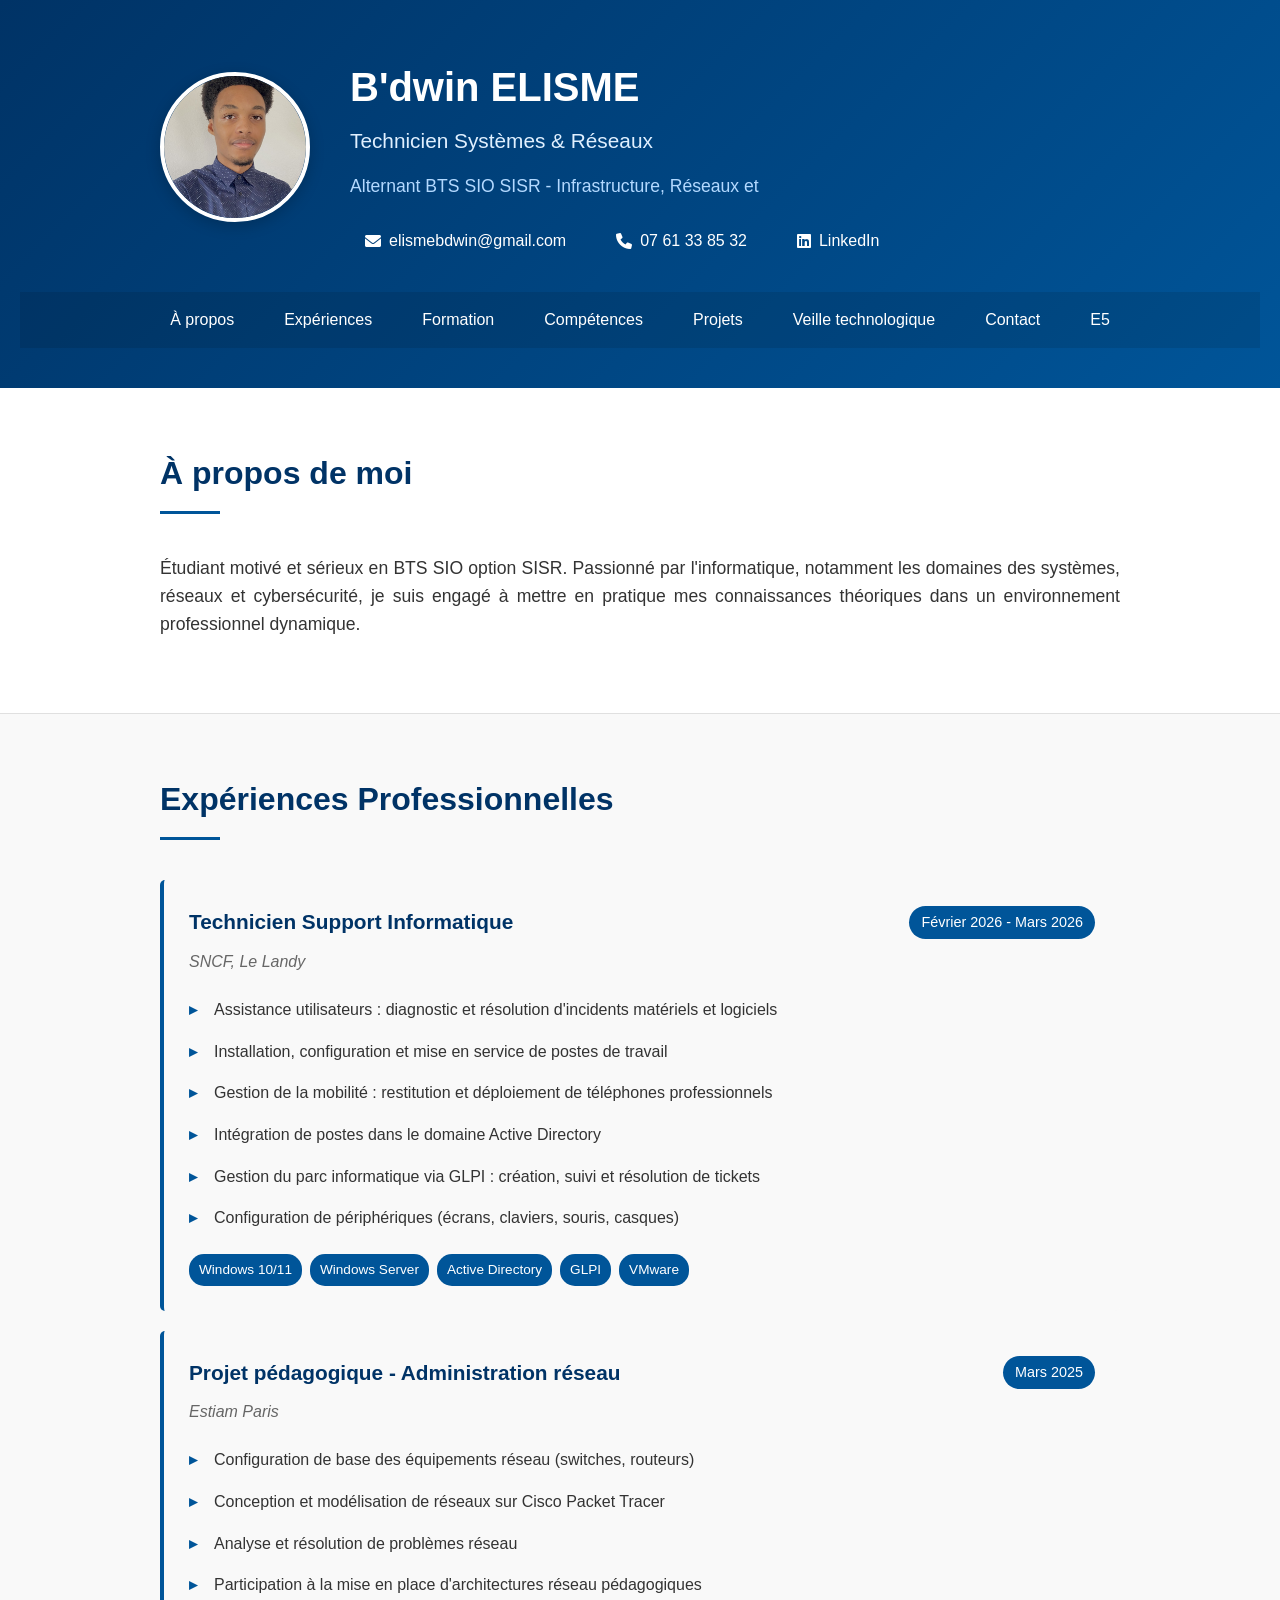
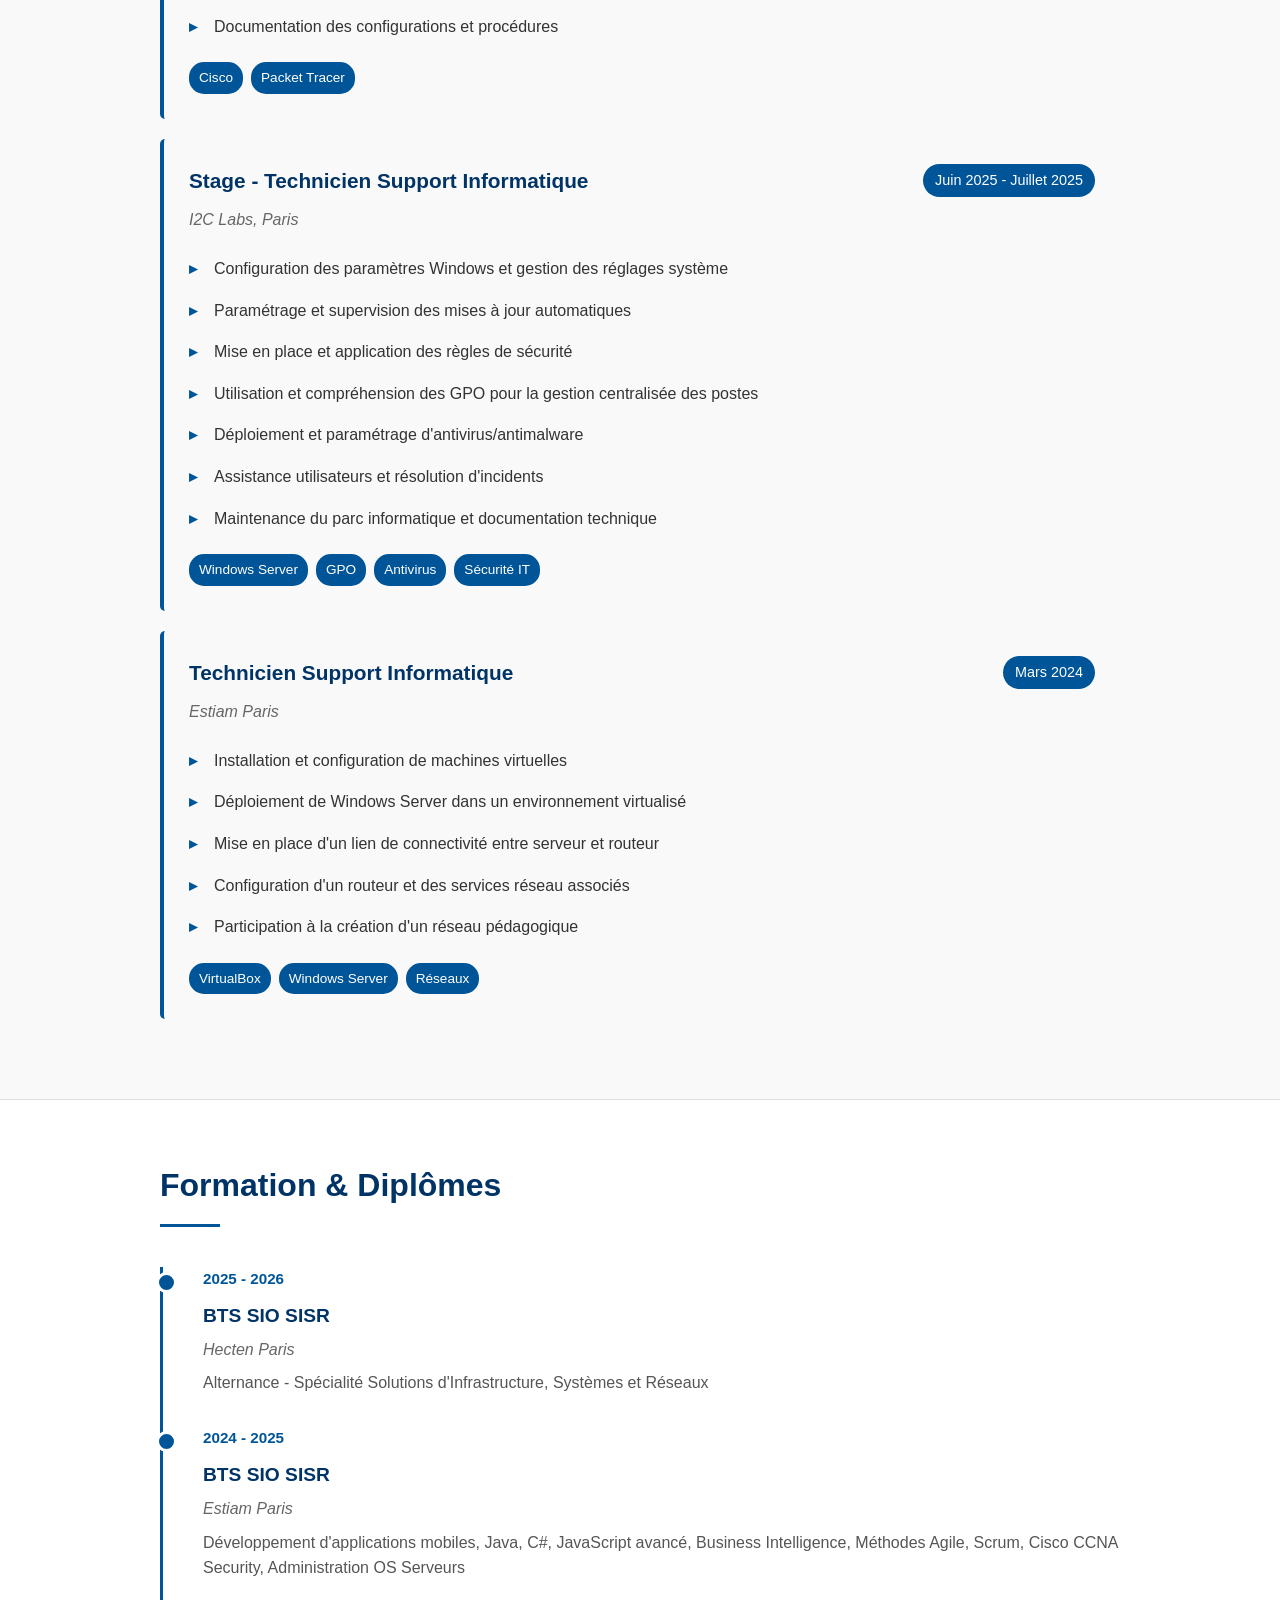
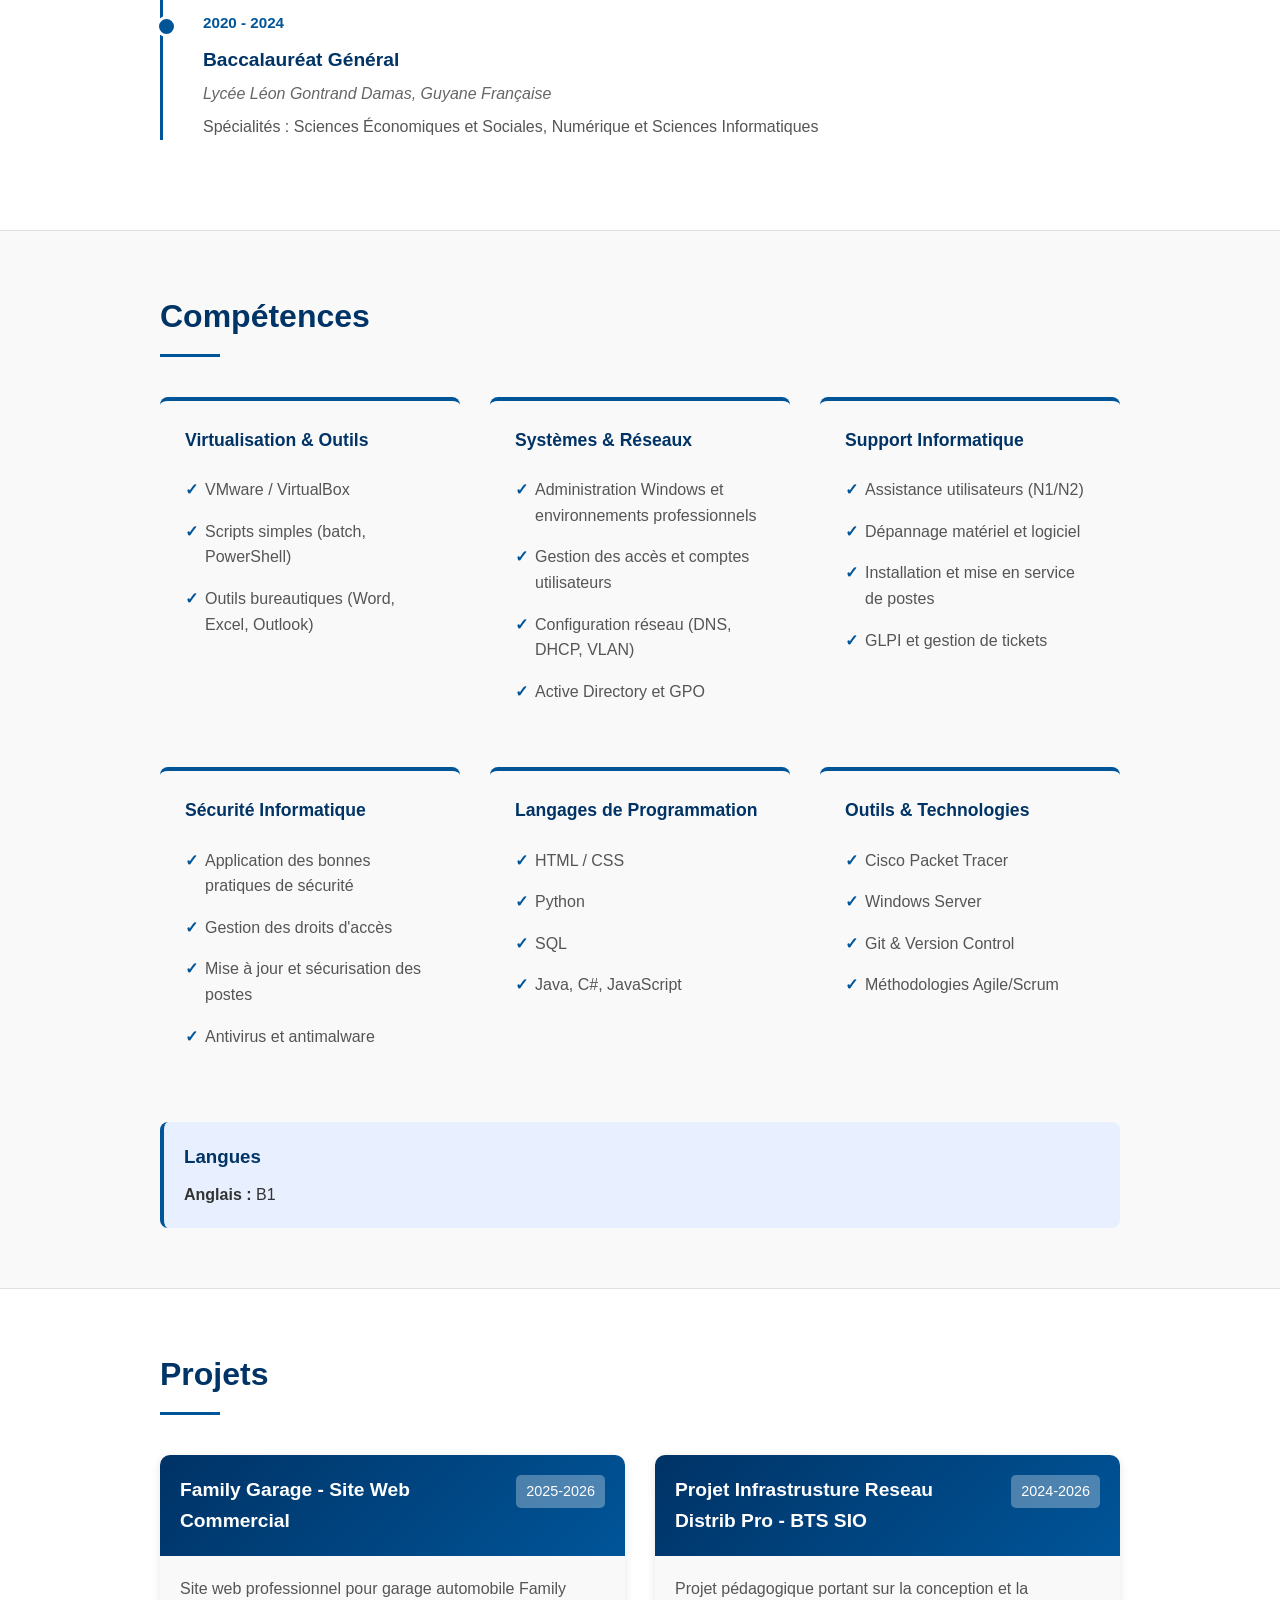
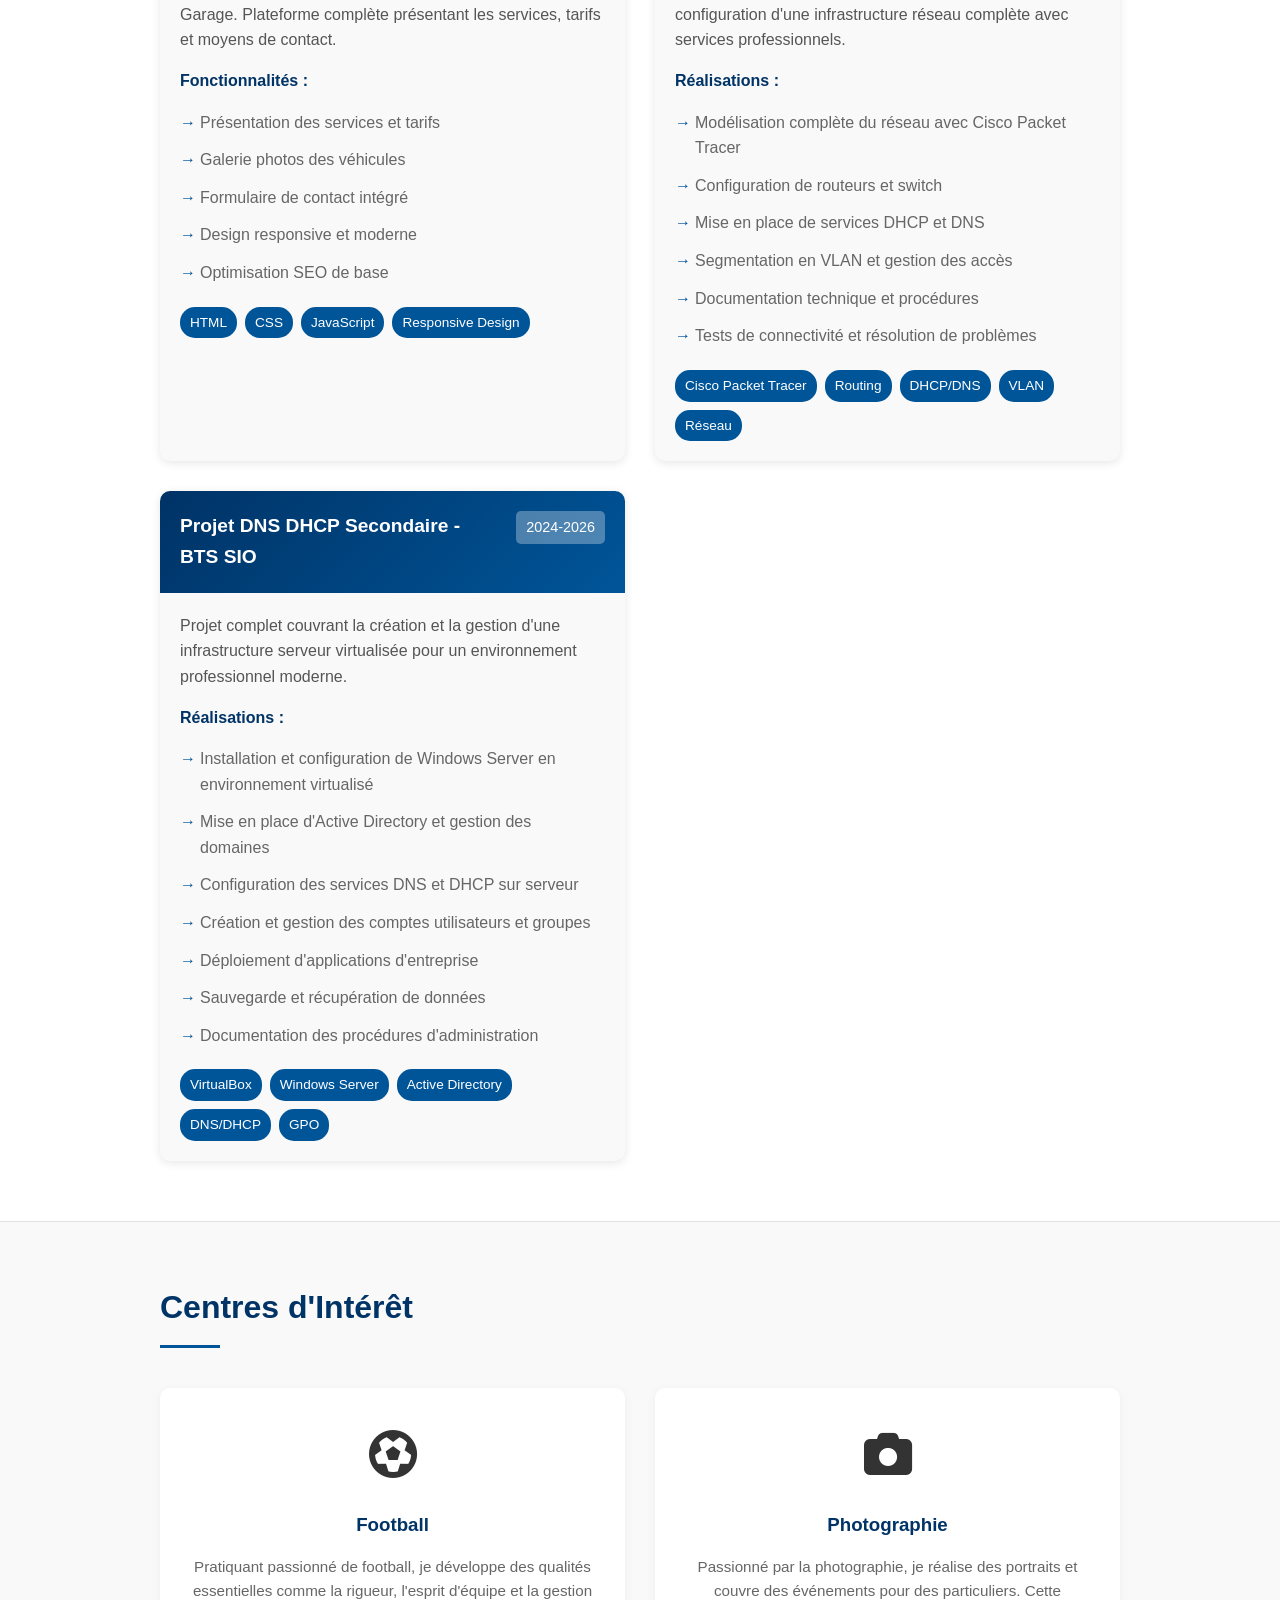
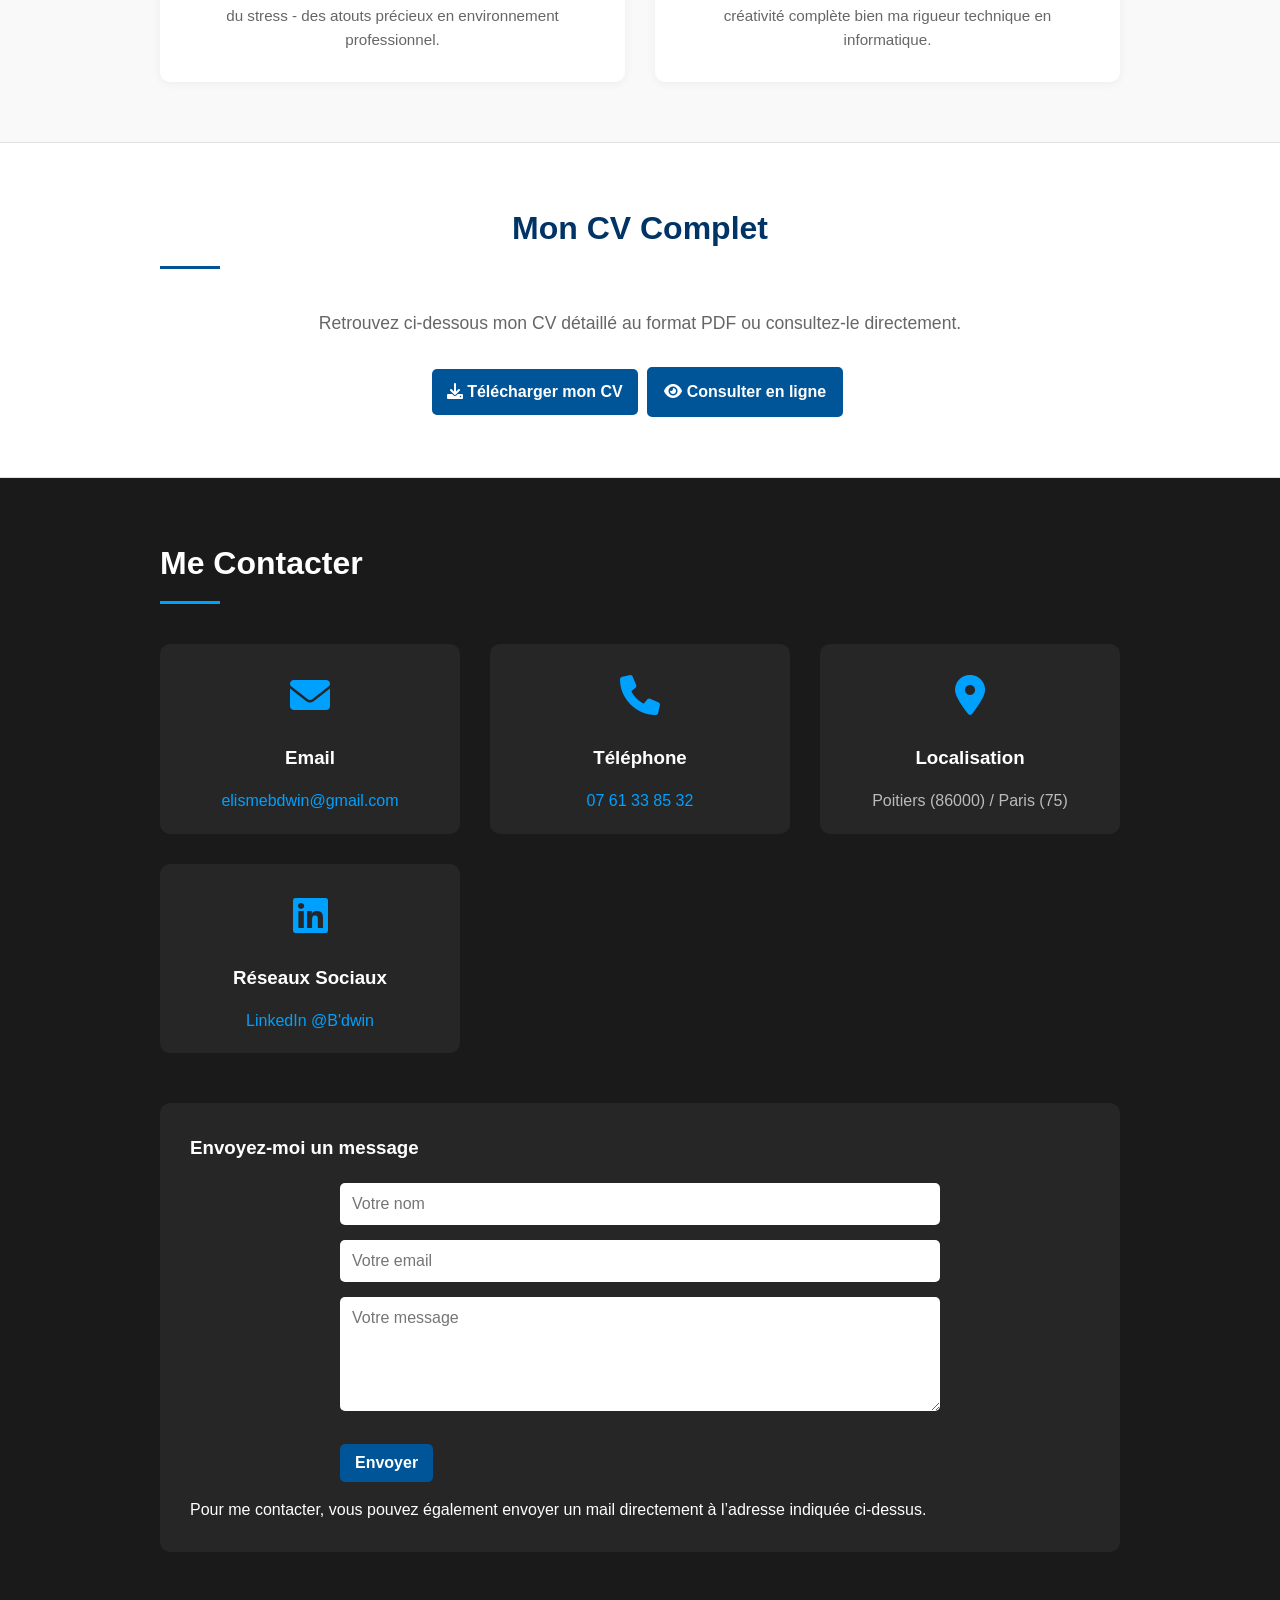
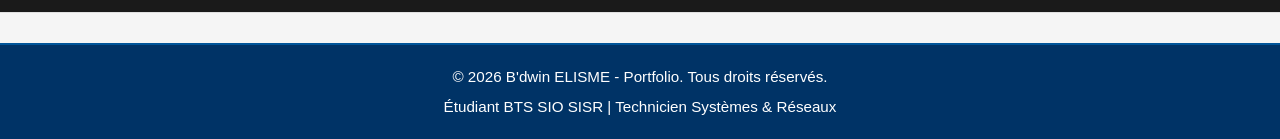
==== commit f76345f4: "Add files via upload" ====
--- a/index.html
+++ b/index.html
@@ -34,8 +34,9 @@
         <li><a href="#formation">Formation</a></li>
         <li><a href="#competences">Compétences</a></li>
         <li><a href="#projets">Projets</a></li>
-        <li><a href="#veille">Veille technologique</a></li>
+        <li><a href="veille.html">Veille technologique</a></li>
         <li><a href="#contact">Contact</a></li>
+        <li><a href="e5.html">E5</a></li>
       </ul>
     </nav>
   </header>
@@ -364,205 +365,6 @@
       </div>
     </div>
   </section>
-
-  <!-- VEILLE TECHNOLOGIQUE -->
-  <section id="veille" class="section bg-light">
-    <div class="container">
-      <h2>Veille technologique</h2>
-      <h3>Problématique</h3>
-      <p>Dans le cadre de mon BTS SIO option SISR, j’ai réalisé une veille technologique sur l’intelligence artificielle dans le football.</p>
-      <p>J’ai choisi ce sujet car l’IA dans le football ne concerne pas seulement le sport. Elle repose aussi sur des infrastructures informatiques importantes : caméras, capteurs, réseau faible latence, cloud, traitement de données en temps réel, cybersécurité et protection des données personnelles.</p>
-      <p>Ma problématique est donc : comment l’intelligence artificielle dans le football transforme-t-elle les besoins en réseau, cloud et cybersécurité ?</p>
-
-      <h3>Méthode de veille</h3>
-      <p>Pour réaliser cette veille, j’ai utilisé plusieurs outils :</p>
-      <ul class="exp-list">
-        <li>Google Alerts, afin de recevoir automatiquement des articles liés à mes mots-clés.</li>
-        <li>Feedly, afin de regrouper mes sources fiables dans un seul espace.</li>
-        <li>Un tableau de synthèse, afin de classer les informations retenues par date, source, thème SISR et apport personnel.</li>
-      </ul>
-      <p>Cette organisation m’a permis de suivre régulièrement l’évolution du sujet et de sélectionner les informations les plus utiles pour mon parcours SISR. J’ai ensuite regroupé ces informations dans un tableau de synthèse mis à jour de manière régulière.</p>
-
-      <div class="screenshot-grid">
-        <div class="screenshot-card">
-          <h3>Google Alerts</h3>
-          <img src="images/veille-google-alerts.png" alt="Capture d'écran de mes alertes Google pour ma veille technologique" />
-          <p>Capture de mes alertes Google utilisées pour suivre l’IA dans le football, la VAR et la cybersécurité des stades.</p>
-        </div>
-
-        <div class="screenshot-card">
-          <h3>Feedly</h3>
-          <img src="images/veille-feedly.png" alt="Capture d'écran de mon dossier Feedly Veille IA Football SISR" />
-          <p>Capture de mon dossier Feedly regroupant mes sources principales : FIFA, AWS, CNIL, ANSSI et IFAB.</p>
-        </div>
-
-        
-      </div>
-
-      <h3>Sources principales</h3>
-      <div class="table-responsive">
-        <table>
-          <thead>
-            <tr>
-              <th>Source</th>
-              <th>Information retenue</th>
-              <th>Lien avec SISR</th>
-            </tr>
-          </thead>
-          <tbody>
-            <tr>
-              <td>FIFA</td>
-              <td>IA, caméras, capteurs et ballon connecté pour l’aide à l’arbitrage</td>
-              <td>Données temps réel, réseau faible latence</td>
-            </tr>
-            <tr>
-              <td>AWS</td>
-              <td>Traitement de millions de données pendant les matchs de Bundesliga</td>
-              <td>Cloud, architecture distribuée, streaming</td>
-            </tr>
-            <tr>
-              <td>CNIL</td>
-              <td>Les données biométriques sont sensibles et encadrées par le RGPD</td>
-              <td>Protection des données, conformité</td>
-            </tr>
-            <tr>
-              <td>ANSSI</td>
-              <td>Les grands événements sportifs augmentent la surface d’attaque cyber</td>
-              <td>Cybersécurité, gestion des risques</td>
-            </tr>
-            <tr>
-              <td>IFAB</td>
-              <td>La VAR repose sur un protocole officiel et une infrastructure vidéo fiable</td>
-              <td>Disponibilité, intégrité des flux vidéo</td>
-            </tr>
-          </tbody>
-        </table>
-      </div>
-
-      <div class="link-list">
-        <a href="https://inside.fifa.com/innovation/world-cup-2022/semi-automated-offside-technology" target="_blank" rel="noopener noreferrer">
-          FIFA - Semi-automated offside technology
-        </a>
-
-        <a href="https://www.fifa.com/en/tournaments/mens/worldcup/canadamexicousa2026/articles/official-match-ball-trionda" target="_blank" rel="noopener noreferrer">
-          FIFA - Ballon officiel TRIONDA Coupe du Monde 2026
-        </a>
-
-        <a href="https://aws.amazon.com/blogs/media/behind-the-scenes-aws-real-time-architecture-for-bundesliga-match-facts/" target="_blank" rel="noopener noreferrer">
-          AWS - Real-time architecture for Bundesliga Match Facts
-        </a>
-
-        <a href="https://www.cnil.fr/fr/reconnaissance-faciale-et-interdiction-commerciale-de-stade-la-cnil-adresse-un-avertissement-un-club" target="_blank" rel="noopener noreferrer">
-          CNIL - Reconnaissance faciale et stade
-        </a>
-
-        <a href="https://cyber.gouv.fr/nous-connaitre/publications/panoramas-de-la-cybermenace/panorama-de-la-cybermenace-2024/" target="_blank" rel="noopener noreferrer">
-          ANSSI - Panorama de la cybermenace 2024
-        </a>
-
-        <a href="https://www.theifab.com/laws/latest/video-assistant-referee-var-protocol/" target="_blank" rel="noopener noreferrer">
-          IFAB - Protocole officiel de la VAR
-        </a>
-      </div>
-
-      <h3>Preuve du suivi régulier</h3>
-      <p>
-        Ma veille a été suivie entre juillet 2024 et avril 2026 à l’aide de Google Alerts, Feedly et d’un tableau de synthèse.
-        Les alertes Google me permettaient de recevoir automatiquement des informations, tandis que Feedly me servait à centraliser mes sources.
-        Les informations retenues étaient ensuite classées selon leur date, leur source, leur thème SISR et leur apport personnel.
-      </p>
-      <div class="table-responsive">
-        <table>
-          <thead>
-            <tr>
-              <th>Mois</th>
-              <th>Source consultée</th>
-              <th>Sujet</th>
-              <th>Ce que j’ai retenu</th>
-            </tr>
-          </thead>
-          <tbody>
-            <tr>
-              <td>Juillet 2024</td>
-              <td>AWS / articles cloud sport</td>
-              <td>Stades connectés et cloud</td>
-              <td>Le cloud permet de traiter de nombreuses données sportives</td>
-            </tr>
-            <tr>
-              <td>Janvier 2025</td>
-              <td>FIFA / IFAB</td>
-              <td>VAR et IA</td>
-              <td>L’arbitrage moderne dépend de flux vidéo fiables</td>
-            </tr>
-            <tr>
-              <td>Mars 2025</td>
-              <td>CNIL</td>
-              <td>Données biométriques</td>
-              <td>La reconnaissance faciale pose des questions RGPD</td>
-            </tr>
-            <tr>
-              <td>Septembre 2025</td>
-              <td>ANSSI</td>
-              <td>Cybersécurité événementielle</td>
-              <td>Les stades connectés peuvent devenir des cibles cyber</td>
-            </tr>
-            <tr>
-              <td>Janvier 2026</td>
-              <td>FIFA</td>
-              <td>Ballon connecté</td>
-              <td>Les capteurs produisent des données en temps réel</td>
-            </tr>
-            <tr>
-              <td>Mars 2026</td>
-              <td>IFAB</td>
-              <td>Évolution du protocole VAR</td>
-              <td>La veille doit aussi suivre les évolutions réglementaires</td>
-            </tr>
-          </tbody>
-        </table>
-      </div>
-
-      <h3>Apports personnels et professionnels</h3>
-      <p>Cette veille m’a permis de comprendre que l’intelligence artificielle dans le football ne fonctionne pas seule. Elle dépend d’une infrastructure informatique complète : réseau, caméras, capteurs, serveurs, cloud, sécurité et stockage des données.</p>
-      <p>Elle m’a aussi permis de faire le lien avec ma formation SISR. J’ai mieux compris l’importance de la disponibilité du réseau, de la faible latence, de la sécurisation des flux vidéo et de la conformité RGPD.</p>
-      <p>Cette veille m’a appris à rechercher des informations fiables, à comparer plusieurs sources, à éviter les sources non vérifiées et à transformer une actualité technologique en connaissance professionnelle.</p>
-
-      <h3>Compétences mobilisées</h3>
-      <div class="table-responsive">
-        <table>
-          <thead>
-            <tr>
-              <th>Compétence</th>
-              <th>Lien avec ma veille</th>
-            </tr>
-          </thead>
-          <tbody>
-            <tr>
-              <td>Organiser son développement professionnel</td>
-              <td>Mise en place d’une veille avec Google Alerts, Feedly et tableau de synthèse</td>
-            </tr>
-            <tr>
-              <td>Gérer le patrimoine informatique</td>
-              <td>Compréhension des infrastructures cloud, serveurs, capteurs et flux vidéo</td>
-            </tr>
-            <tr>
-              <td>Répondre aux incidents et demandes d’assistance</td>
-              <td>Identification des risques liés à la disponibilité, aux flux vidéo et aux incidents techniques</td>
-            </tr>
-            <tr>
-              <td>Protéger les données à caractère personnel</td>
-              <td>Analyse des risques liés aux données biométriques et au RGPD</td>
-            </tr>
-            <tr>
-              <td>Cybersécuriser une infrastructure</td>
-              <td>Étude des risques cyber liés aux stades connectés et aux grands événements sportifs</td>
-            </tr>
-          </tbody>
-        </table>
-      </div>
-    </div>
-  </section>
-
   <!-- CENTRES D'INTÉRÊT -->
   <section id="interets" class="section bg-light">
     <div class="container">
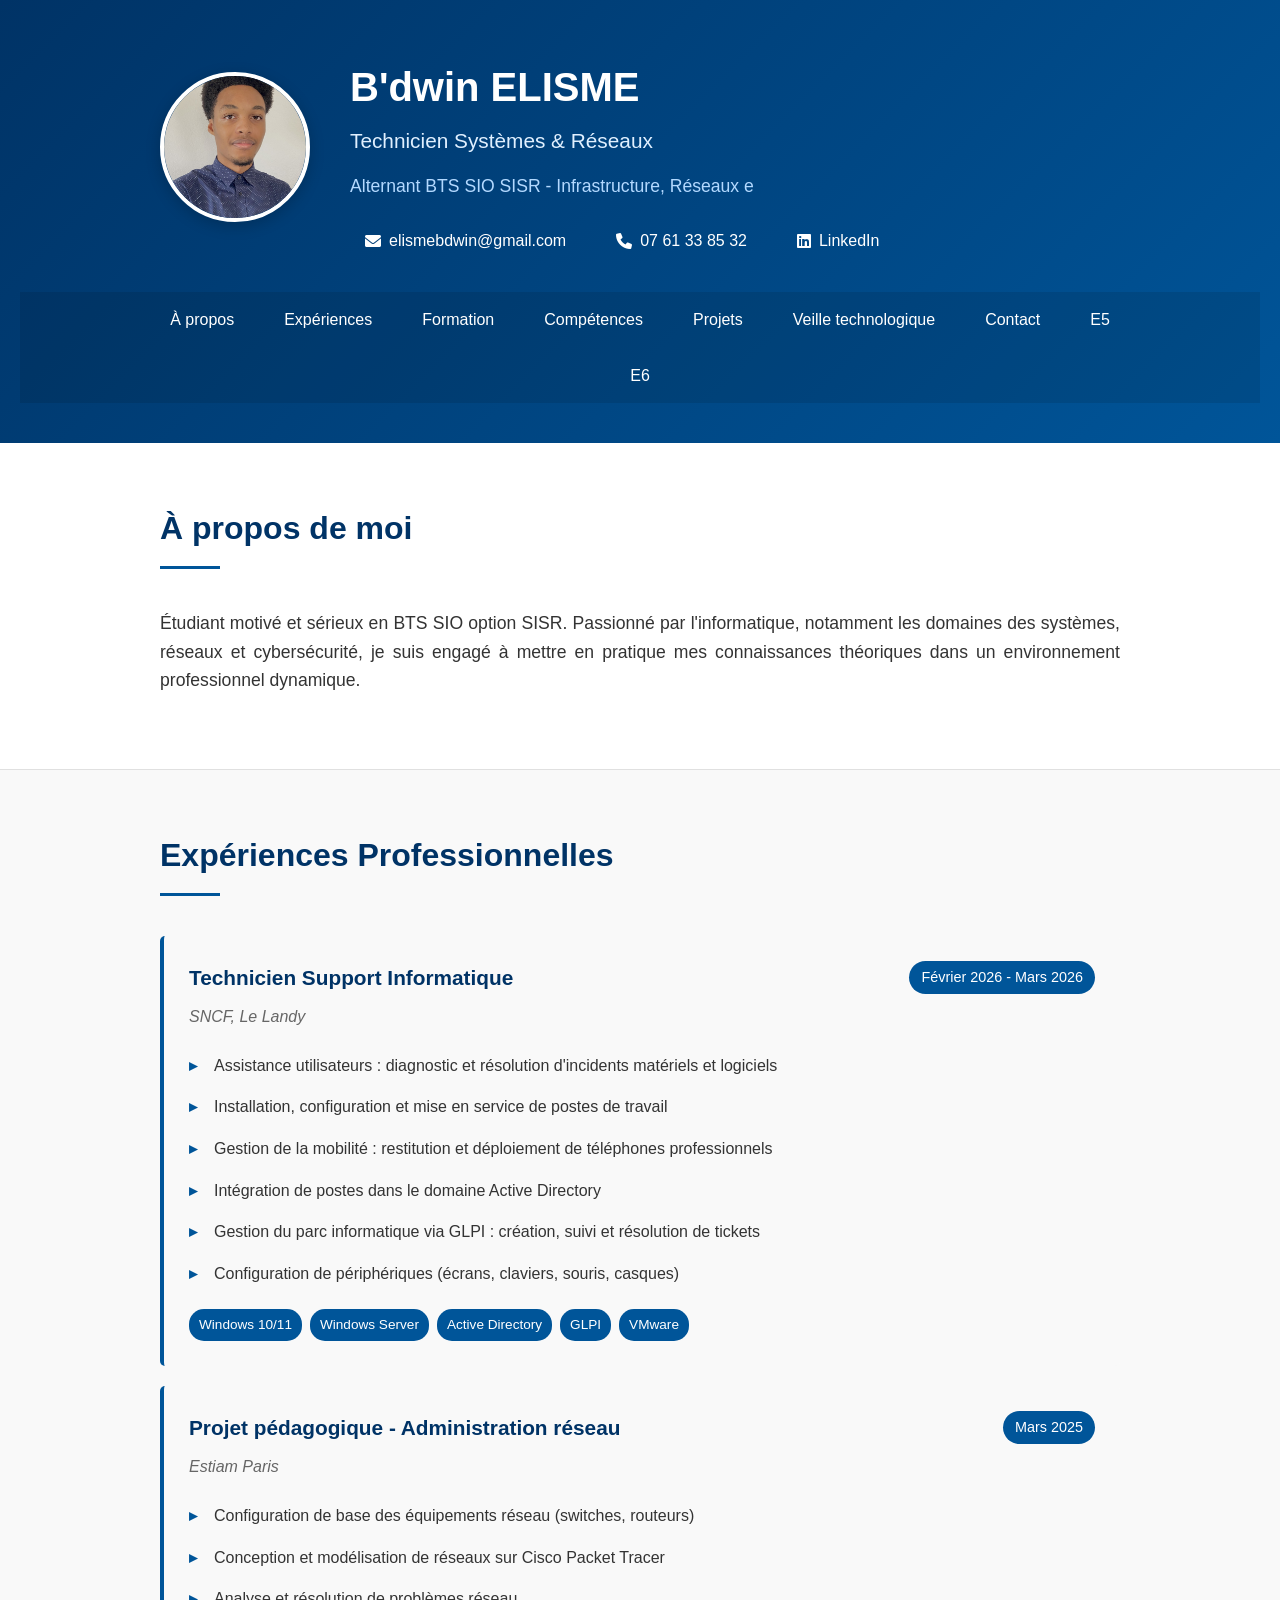
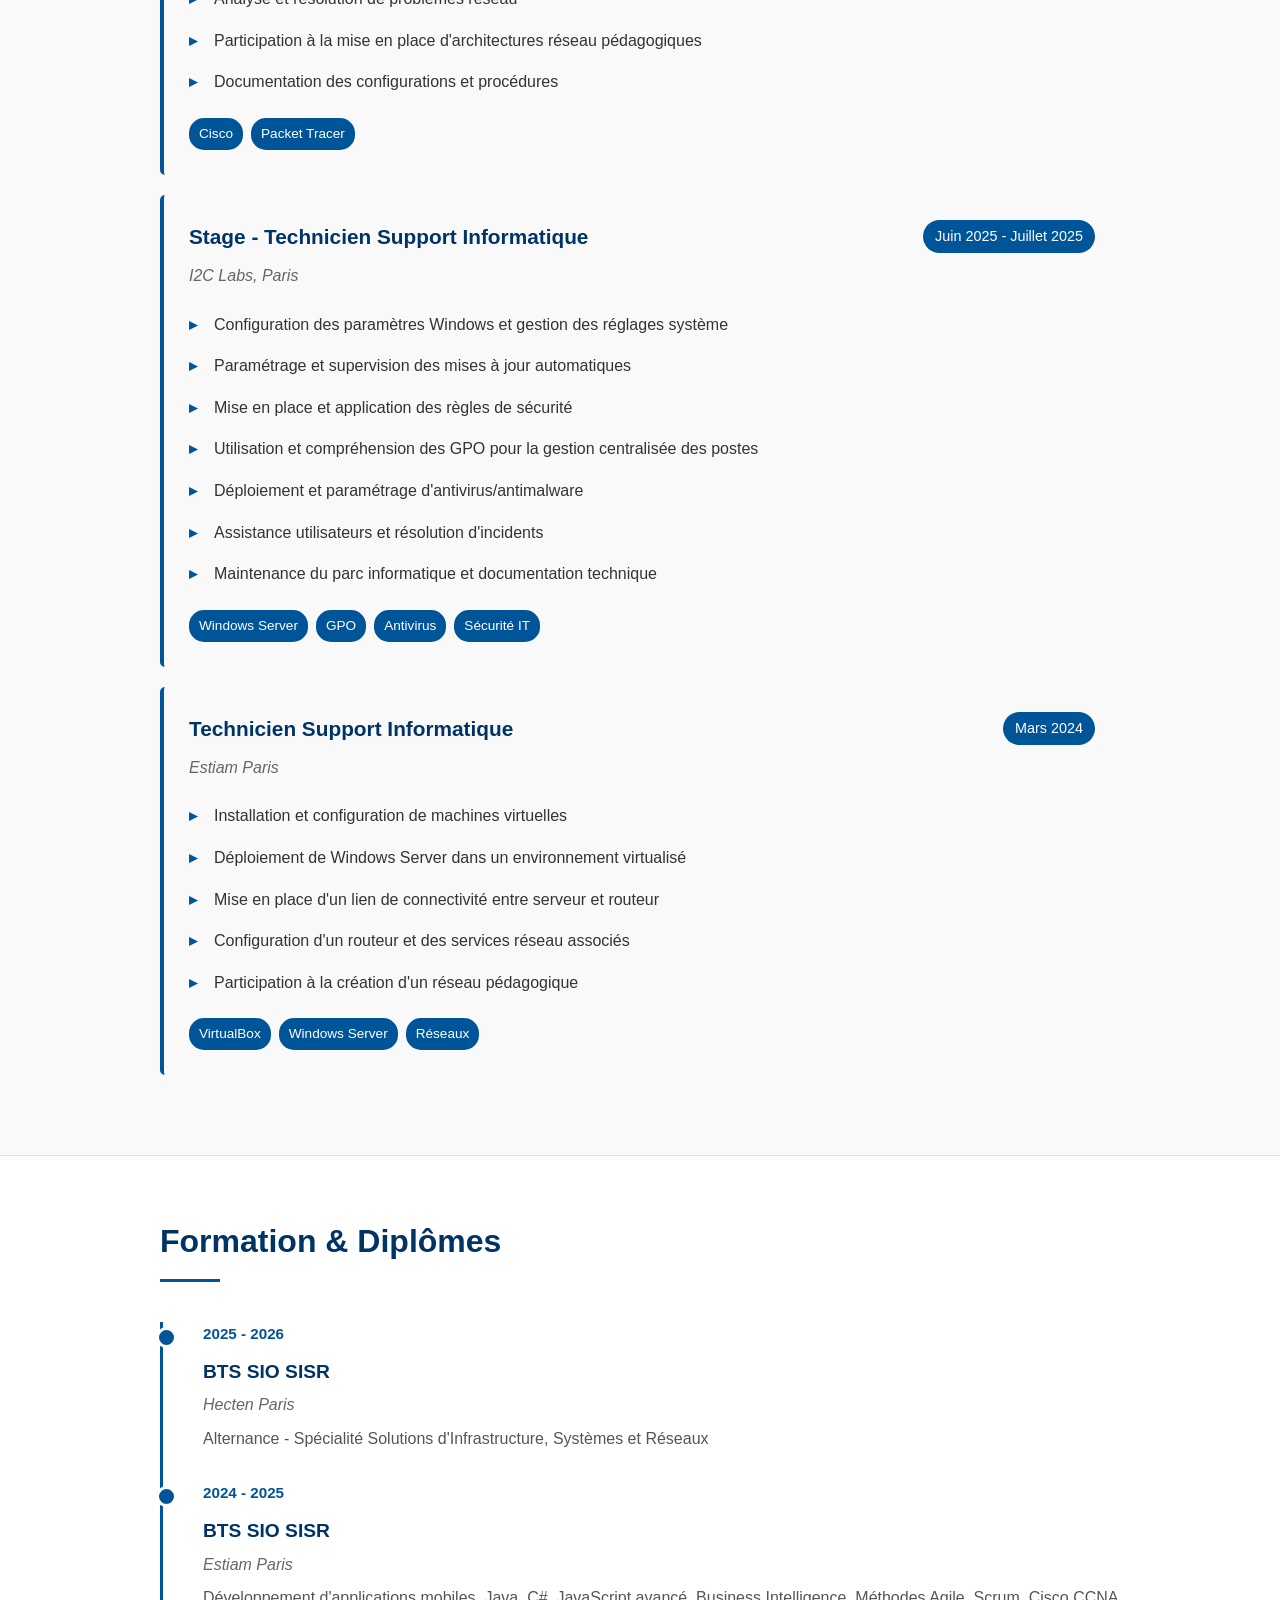
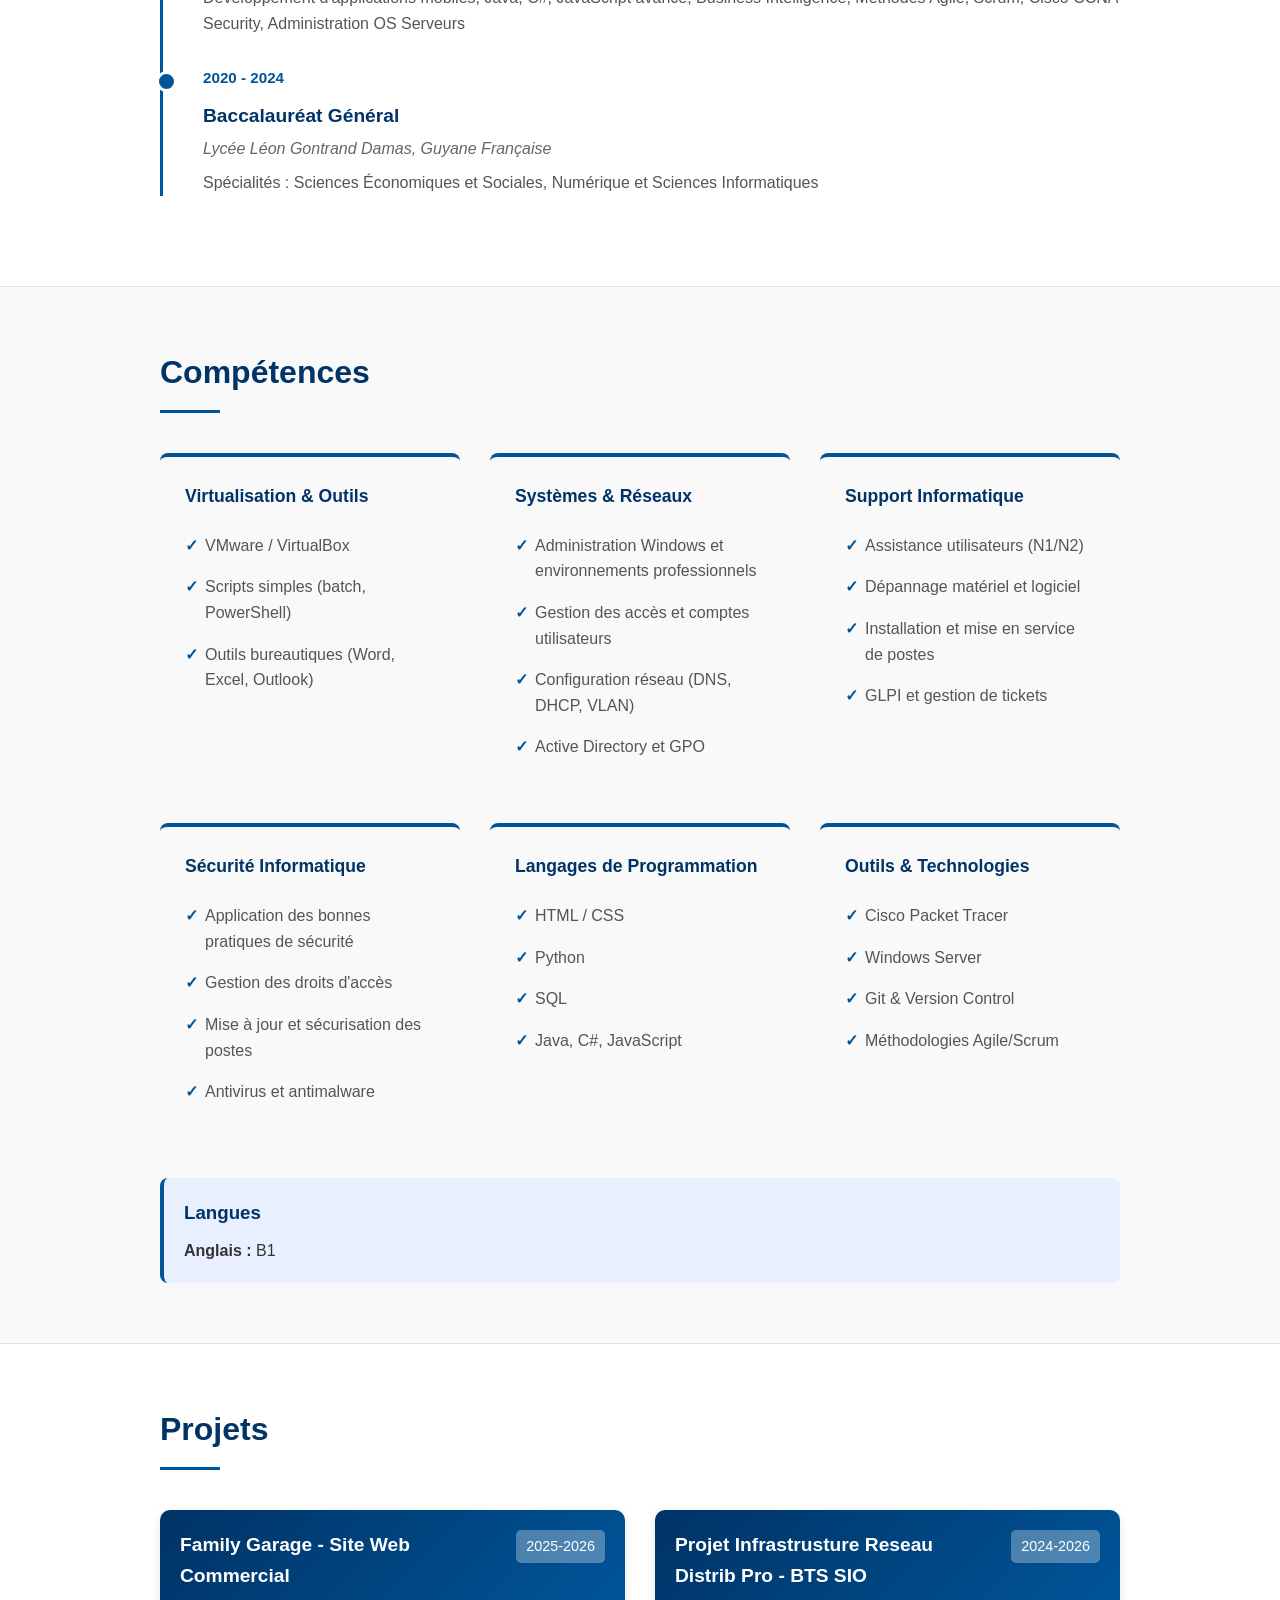
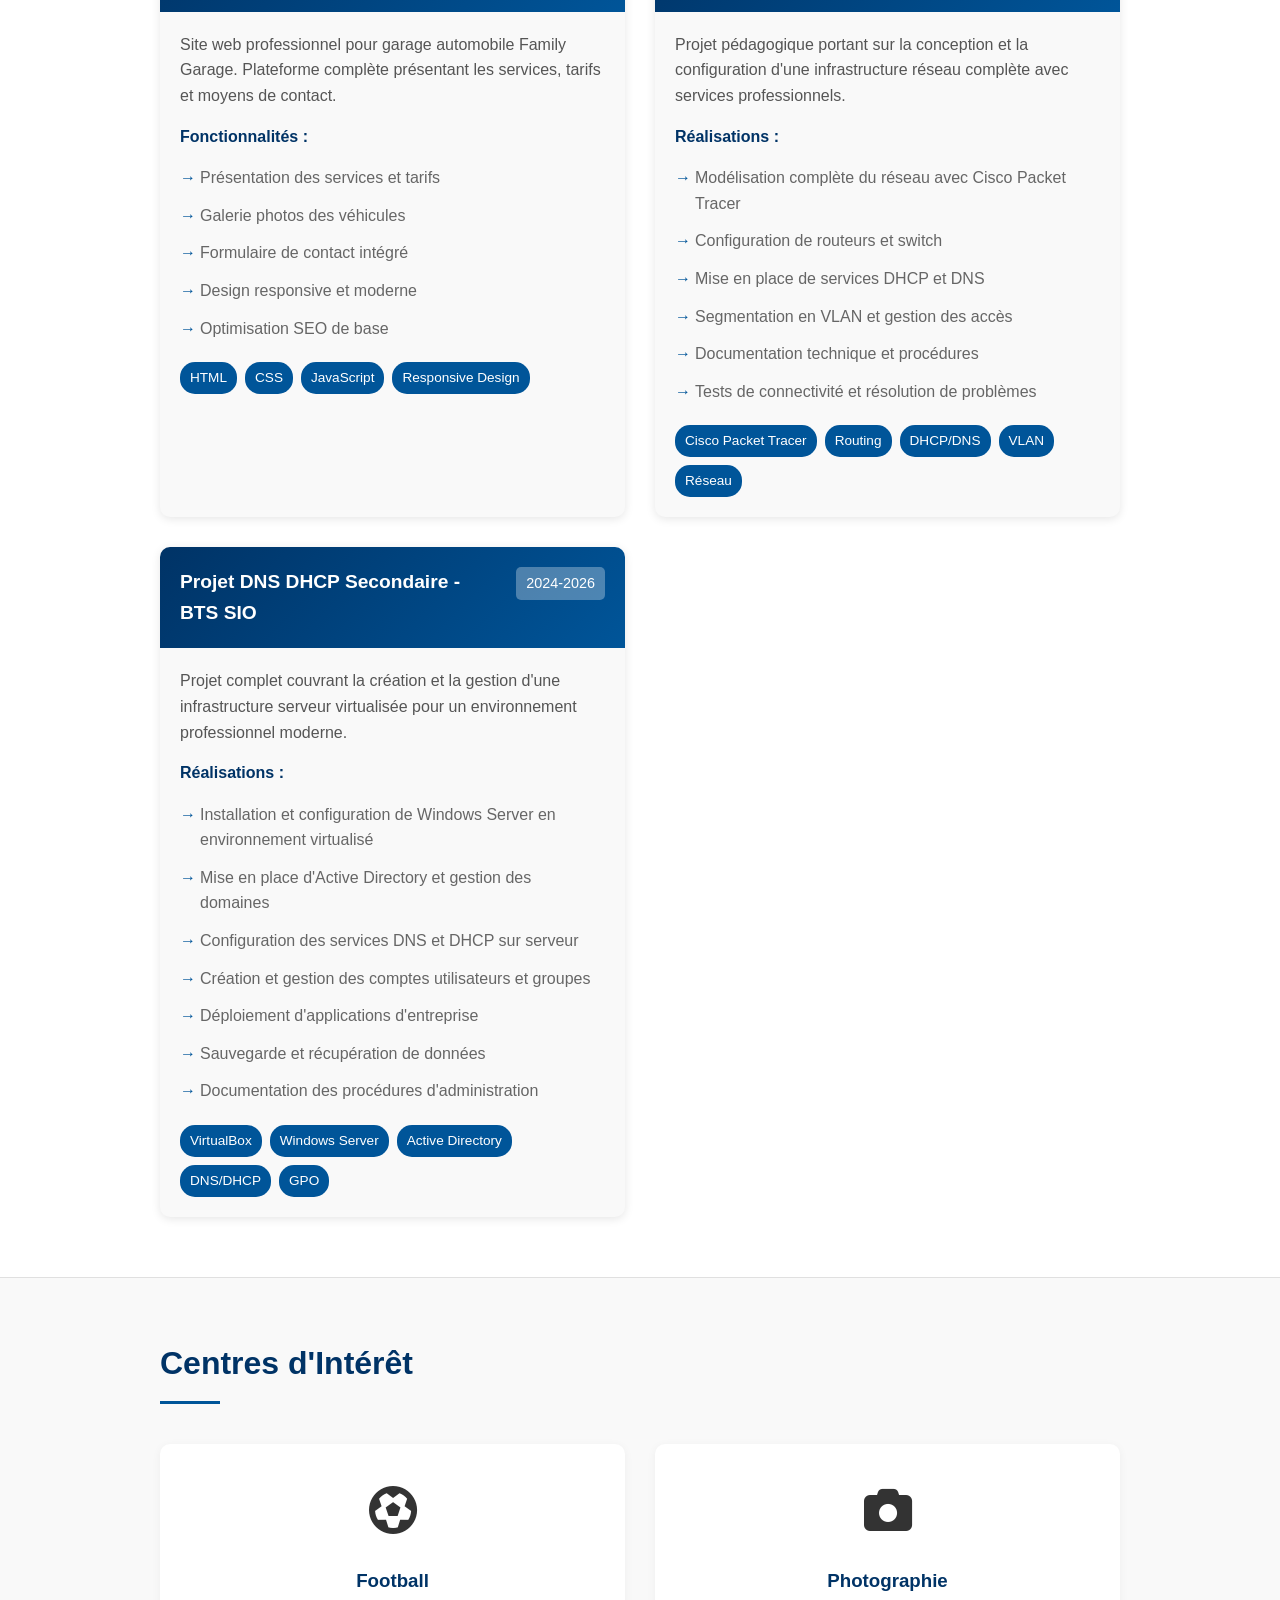
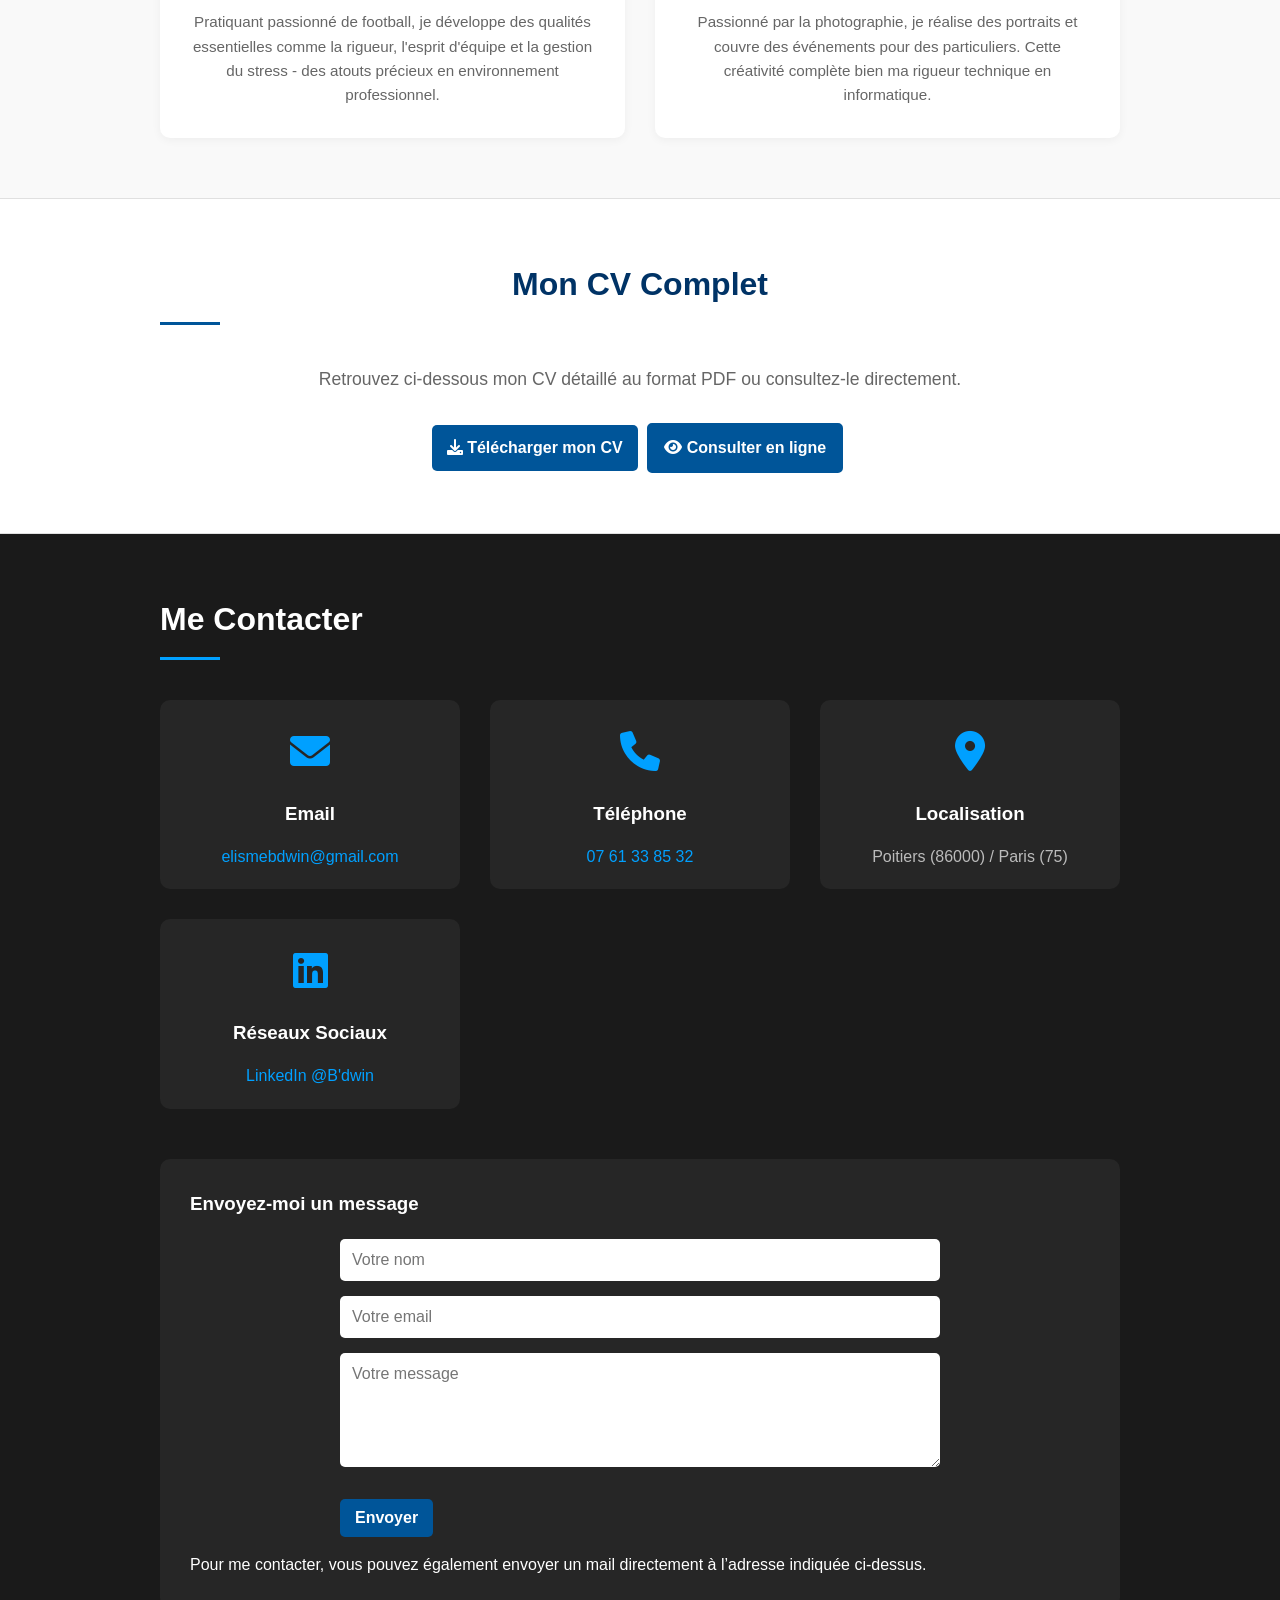
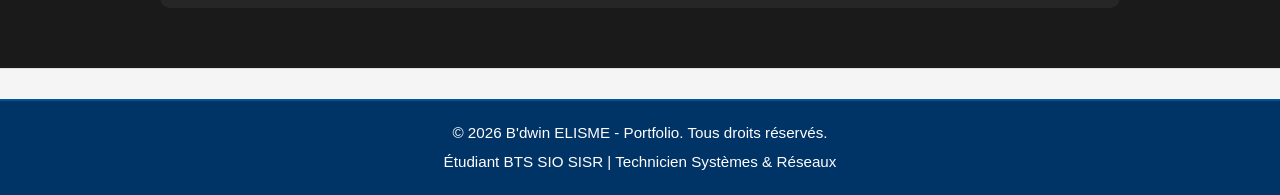
==== commit 707f4adf: "Add files via upload" ====
--- a/index.html
+++ b/index.html
@@ -37,6 +37,7 @@
         <li><a href="veille.html">Veille technologique</a></li>
         <li><a href="#contact">Contact</a></li>
         <li><a href="e5.html">E5</a></li>
+        <li><a href="e6.html">E6</a></li>
       </ul>
     </nav>
   </header>
